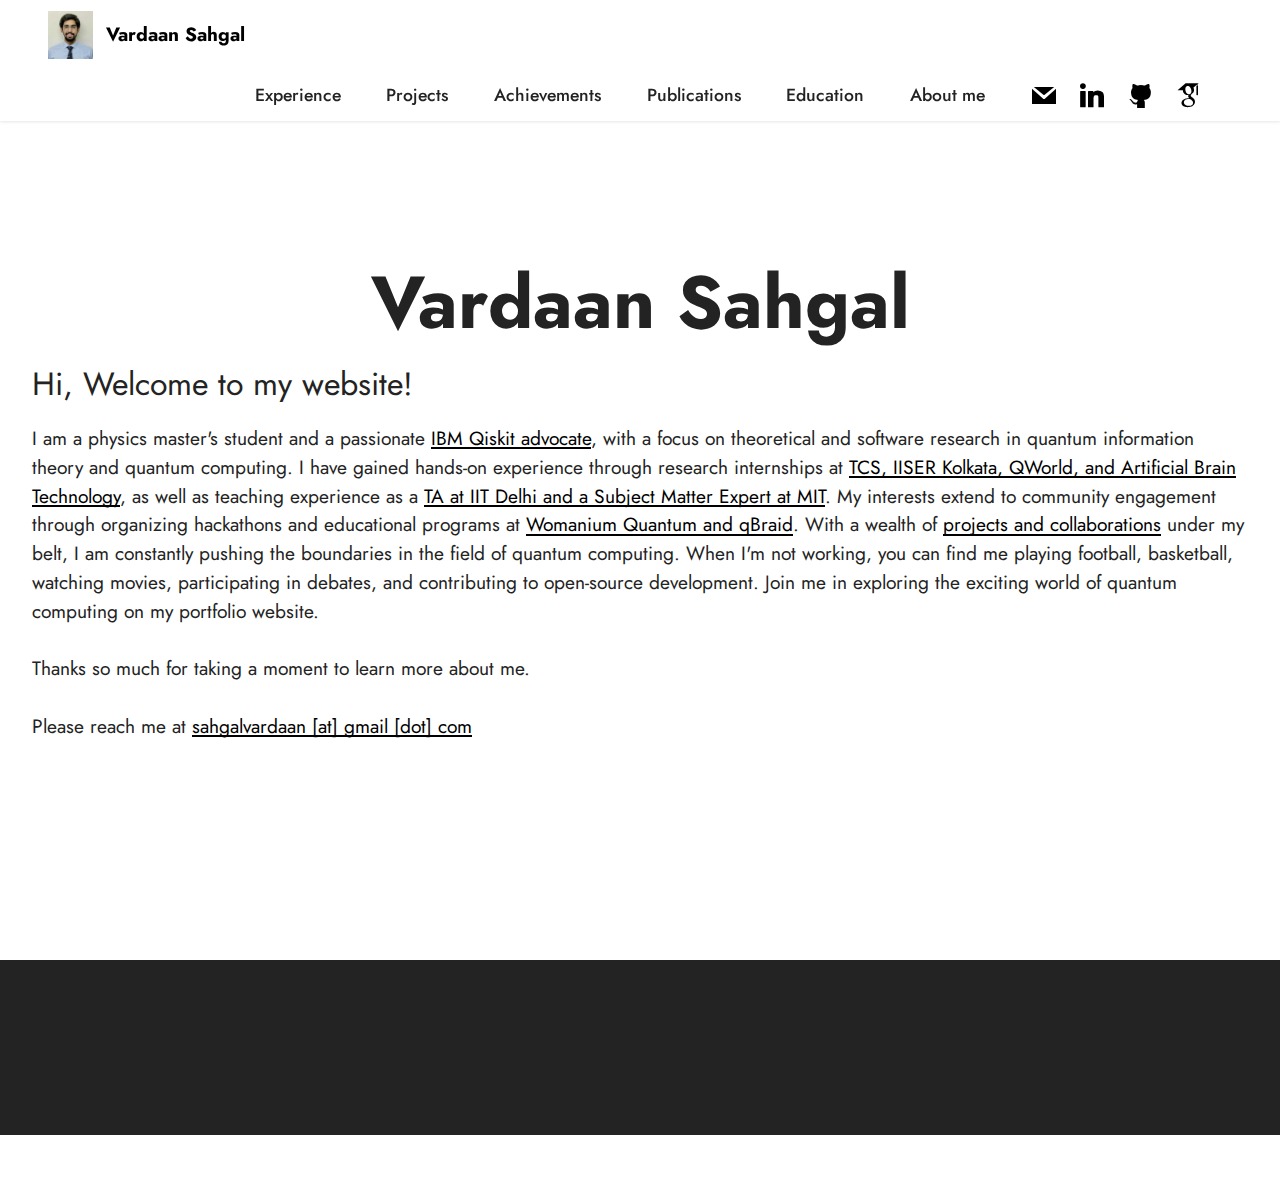
==== index.html @ 47129326 "Update index.html" ====
<!DOCTYPE html>
<html  >
<head>
<!-- Global site tag (gtag.js) - Google Analytics -->
<script async src="https://www.googletagmanager.com/gtag/js?id=G-34H044C26H"></script>
<script>
  window.dataLayer = window.dataLayer || [];
  function gtag(){dataLayer.push(arguments);}
  gtag('js', new Date());

  gtag('config', 'G-34H044C26H');
</script>
  
  <meta charset="UTF-8">
  <meta http-equiv="X-UA-Compatible" content="IE=edge">
  <meta name="generator" content="Vardaan Sahgal">
  <meta name="twitter:card" content="summary_large_image"/>
  <meta name="twitter:image:src" content="">
  <meta property="og:image" content="">
  <meta name="twitter:title" content="Home - Vardaan Sahgal">
  <meta name="viewport" content="width=device-width, initial-scale=1, minimum-scale=1">
  <link rel="shortcut icon" href="assets/images/var-pix-pro-128x137-1.png" type="image/x-icon">
  <meta name="description" content="Vardaan Sahgal
~ playing around with qubits while having coffee">
  
  
  <title>Home - Vardaan Sahgal</title>
  <link rel="stylesheet" href="assets/bootstrap/css/bootstrap.min.css">
  <link rel="stylesheet" href="assets/bootstrap/css/bootstrap-grid.min.css">
  <link rel="stylesheet" href="assets/bootstrap/css/bootstrap-reboot.min.css">
  <link rel="stylesheet" href="assets/animatecss/animate.css">
  <link rel="stylesheet" href="assets/dropdown/css/style.css">
  <link rel="stylesheet" href="assets/socicon/css/styles.css">
  <link rel="stylesheet" href="assets/theme/css/style.css">
  <link rel="preload" href="https://fonts.googleapis.com/css?family=Jost:100,200,300,400,500,600,700,800,900,100i,200i,300i,400i,500i,600i,700i,800i,900i&display=swap" as="style" onload="this.onload=null;this.rel='stylesheet'">
  <noscript><link rel="stylesheet" href="https://fonts.googleapis.com/css?family=Jost:100,200,300,400,500,600,700,800,900,100i,200i,300i,400i,500i,600i,700i,800i,900i&display=swap"></noscript>
  <link rel="preload" as="style" href="assets/mobirise/css/mbr-additional.css"><link rel="stylesheet" href="assets/mobirise/css/mbr-additional.css" type="text/css">
  
  
  
  
</head>
<body>
  
  <section data-bs-version="5.1" class="menu menu3 cid-sXiDDQ2paW" once="menu" id="menu3-0">
    
    <nav class="navbar navbar-dropdown navbar-fixed-top navbar-expand-lg">
        <div class="container-fluid">
            <div class="navbar-brand">
                <span class="navbar-logo">
                    <a href="https://sahgalvardaan.github.io/">
                        <img src="assets/images/var-pix-pro-96x103.jpg" alt="Vardaan" style="height: 3rem;">
                    </a>
                </span>
                <span class="navbar-caption-wrap"><a class="navbar-caption text-primary display-7" href="index.html">Vardaan Sahgal</a></span>
            </div>
            <button class="navbar-toggler" type="button" data-toggle="collapse" data-bs-toggle="collapse" data-target="#navbarSupportedContent" data-bs-target="#navbarSupportedContent" aria-controls="navbarNavAltMarkup" aria-expanded="false" aria-label="Toggle navigation">
                <div class="hamburger">
                    <span></span>
                    <span></span>
                    <span></span>
                    <span></span>
                </div>
            </button>
            <div class="collapse navbar-collapse" id="navbarSupportedContent">
                <ul class="navbar-nav nav-dropdown" data-app-modern-menu="true"><li class="nav-item"><a class="nav-link link text-black text-primary display-4" href="experience_vardaan-sahgal.html">Experience</a></li><li class="nav-item"><a class="nav-link link text-black text-primary display-4" href="projects_vardaan-sahgal.html">Projects</a></li><li class="nav-item"><a class="nav-link link text-black text-primary display-4" href="achievements_vardaan-sahgal.html">Achievements</a></li><li class="nav-item"><a class="nav-link link text-black text-primary display-4" href="publications_vardaan-sahgal.html">Publications</a>
                    </li><li class="nav-item"><a class="nav-link link text-black text-primary display-4" href="education_vardaan-sahgal.html">Education</a></li><li class="nav-item"><a class="nav-link link text-black text-primary display-4" href="index.html">
                            About me</a></li></ul>
                <div class="icons-menu">
                    <a class="iconfont-wrapper" href="mailto:sahgalvardaan@gmail.com">
                        <span class="p-2 mbr-iconfont socicon-mail socicon"></span>
                    </a>
                    <a class="iconfont-wrapper" href="https://linkedin.com/in/vardaansahgal" target="_blank">
                        <span class="p-2 mbr-iconfont socicon-linkedin socicon"></span>
                    </a>
                    <a class="iconfont-wrapper" href="https://github.com/Varary73" target="_blank">
                        <span class="p-2 mbr-iconfont socicon-github socicon"></span>
                    </a>
                    <a class="iconfont-wrapper" href="https://scholar.google.com/citations?user=hgm18O0AAAAJ&hl=en&oi=ao" target="_blank">
                        <span class="p-2 mbr-iconfont socicon-googlescholar socicon"></span>
                    </a>
                </div>
<!--                 <div class="navbar-buttons mbr-section-btn"><a class="btn btn-primary display-4" href="https://drive.google.com/file/d/1Yqm7i8s_O_Q6EkdOfMbMAXeSpDQ-w8fc/view?usp=sharing" target="_blank">Download CV</a></div> -->
            </div>
        </div>
    </nav>
</section>

<section data-bs-version="5.1" class="header7 cid-t6dbQ5OYQv mbr-fullscreen" id="header7-8">

    

    
    

    <div class="text-right container-fluid">
        <div class="row">
            <div class="col-12 col-lg-12">
                <center><h1 class="mbr-section-title mbr-fonts-style mb-3 display-1"><strong>Vardaan Sahgal</strong></h1></center>
                <h2 class="mbr-section-subtitle mbr-fonts-style mb-3 display-5">Hi, Welcome to my website!<br></h2>
                <p class="mbr-text mbr-fonts-style display-7">I am a physics master's student and a passionate <a href="https://www.credly.com/badges/6019c258-8a96-4806-8ba0-e0aa4300d774/public_url" class="text-primary" target="_blank">IBM Qiskit advocate</a>, with a focus on theoretical and software research in quantum information theory and quantum computing. 
                  I have gained hands-on experience through research internships at <a href="experience_vardaan-sahgal.html" class="text-primary">TCS, IISER Kolkata, QWorld, and Artificial Brain Technology</a>, as well as teaching experience as a <a href="experience_vardaan-sahgal.html" class="text-primary">TA at IIT Delhi and a Subject Matter Expert at MIT</a>. 
                  My interests extend to community engagement through organizing hackathons and educational programs at <a href="experience_vardaan-sahgal.html" class="text-primary">Womanium Quantum and qBraid</a>. 
                  With a wealth of <a href="projects_vardaan-sahgal.html" class="text-primary">projects and collaborations</a> under my belt, I am constantly pushing the boundaries in the field of quantum computing. 
                  When I'm not working, you can find me playing football, basketball, watching movies, participating in debates, and contributing to open-source development. 
                  Join me in exploring the exciting world of quantum computing on my portfolio website.
                  <br>
                  <br>Thanks so much for taking a moment to learn more about me.&nbsp;<br>
                  <br>Please reach me at <a href="mailto:sahgalvardaan@gmail.com" class="text-primary">sahgalvardaan [at] gmail [dot] com</a><br>
                </p>
<!--                 <div class="mbr-section-btn mt-3"><a class="btn btn-primary display-4" href="https://drive.google.com/file/d/1Yqm7i8s_O_Q6EkdOfMbMAXeSpDQ-w8fc/view?usp=sharing" target="_blank">Download CV</a></div> -->
            </div>
        </div>
    </div>
</section>

<section data-bs-version="5.1" class="footer3 cid-t8mchquM8E" once="footers" id="footer3-x">

    

    

    <div class="container">
        <div class="media-container-row align-center mbr-white">
            <div class="row row-links">
                <ul class="foot-menu">
                    
                    
                    
                    
                    
                <li class="foot-menu-item mbr-fonts-style display-7"><a href="index.html#header7-8" class="text-white">About me</a></li><li class="foot-menu-item mbr-fonts-style display-7"><a href="education_vardaan-sahgal.html" class="text-white">Education</a></li><li class="foot-menu-item mbr-fonts-style display-7"><a href="experience_vardaan-sahgal.html" class="text-white">Experience</a></li><li class="foot-menu-item mbr-fonts-style display-7"><a href="achievements_vardaan-sahgal.html" class="text-white">Achievements</a></li><li class="foot-menu-item mbr-fonts-style display-7"><a href="projects_vardaan-sahgal.html" class="text-white">Projects</a></li><li class="foot-menu-item mbr-fonts-style display-7"><a href="publications_vardaan-sahgal.html" class="text-white">Publications</a></li></ul>
            </div>
            <div class="row social-row">
                <div class="social-list align-right pb-2">
                    
                    
                    
                    
                    
                    
                <div class="soc-item">
                        <a href="mailto:sahgalvardaan@gmail.com">
                            <span class="mbr-iconfont mbr-iconfont-social socicon-mail socicon"></span>
                        </a>
                    </div><div class="soc-item">
                        <a href="https://linkedin.com/in/vardaansahgal" target="_blank">
                            <span class="mbr-iconfont mbr-iconfont-social socicon-linkedin socicon"></span>
                        </a>
                    </div><div class="soc-item">
                        <a href="https://github.com/Varary73" target="_blank">
                            <span class="mbr-iconfont mbr-iconfont-social socicon-github socicon"></span>
                        </a>
                    </div><div class="soc-item">
                        <a href="https://scholar.google.com/citations?user=hgm18O0AAAAJ&hl=en&oi=ao" target="_blank">
                            <span class="mbr-iconfont mbr-iconfont-social socicon-googlescholar socicon"></span>
                        </a>
                    </div></div>
            </div>
            <div class="row row-copirayt">
                <p class="mbr-text mb-0 mbr-fonts-style mbr-white align-center display-7">
                    - - Vardaan Sahgal - -</p>
            </div>
        </div>
    </div>
</section><section class="display-7" style="padding: 0;align-items: center;justify-content: center;flex-wrap: wrap;    align-content: center;display: flex;position: relative;height: 4rem;"><a href="https://mobiri.se/694085" style="flex: 1 1;height: 4rem;position: absolute;width: 100%;z-index: 1;"><img alt="" style="height: 4rem;" src="[data-uri]"></a><p style="margin: 0;text-align: center;" class="display-7"> &#8204;</p><a style="z-index:1" href="https://mobirise.com"> </a></section><script src="assets/bootstrap/js/bootstrap.bundle.min.js"></script>  <script src="assets/smoothscroll/smooth-scroll.js"></script>  <script src="assets/ytplayer/index.js"></script>  <script src="assets/dropdown/js/navbar-dropdown.js"></script>  <script src="assets/theme/js/script.js"></script>  
  
  
 <div id="scrollToTop" class="scrollToTop mbr-arrow-up"><a style="text-align: center;"><i class="mbr-arrow-up-icon mbr-arrow-up-icon-cm cm-icon cm-icon-smallarrow-up"></i></a></div>
    <input name="animation" type="hidden">
  </body>
</html>
---- assets/dropdown/css/style.css ----
.navbar-dropdown {
  left: 0;
  padding: 0;
  position: absolute;
  right: 0;
  top: 0;
  transition: all 0.45s ease;
  z-index: 1030;
  background: #282828; }
  .navbar-dropdown .navbar-logo {
    margin-right: 0.8rem;
    transition: margin 0.3s ease-in-out;
    vertical-align: middle; }
    .navbar-dropdown .navbar-logo img {
      height: 3.125rem;
      transition: all 0.3s ease-in-out; }
    .navbar-dropdown .navbar-logo.mbr-iconfont {
      font-size: 3.125rem;
      line-height: 3.125rem; }
  .navbar-dropdown .navbar-caption {
    font-weight: 700;
    white-space: normal;
    vertical-align: -4px;
    line-height: 3.125rem !important; }
    .navbar-dropdown .navbar-caption, .navbar-dropdown .navbar-caption:hover {
      color: inherit;
      text-decoration: none; }
  .navbar-dropdown .mbr-iconfont + .navbar-caption {
    vertical-align: -1px; }
  .navbar-dropdown.navbar-fixed-top {
    position: fixed; }
  .navbar-dropdown .navbar-brand span {
    vertical-align: -4px; }
  .navbar-dropdown.bg-color.transparent {
    background: none; }
  .navbar-dropdown.navbar-short .navbar-brand {
    padding: 0.625rem 0; }
    .navbar-dropdown.navbar-short .navbar-brand span {
      vertical-align: -1px; }
  .navbar-dropdown.navbar-short .navbar-caption {
    line-height: 2.375rem !important;
    vertical-align: -2px; }
  .navbar-dropdown.navbar-short .navbar-logo {
    margin-right: 0.5rem; }
    .navbar-dropdown.navbar-short .navbar-logo img {
      height: 2.375rem; }
    .navbar-dropdown.navbar-short .navbar-logo.mbr-iconfont {
      font-size: 2.375rem;
      line-height: 2.375rem; }
  .navbar-dropdown.navbar-short .mbr-table-cell {
    height: 3.625rem; }
  .navbar-dropdown .navbar-close {
    left: 0.6875rem;
    position: fixed;
    top: 0.75rem;
    z-index: 1000; }
  .navbar-dropdown .hamburger-icon {
    content: "";
    display: inline-block;
    vertical-align: middle;
    width: 16px;
    -webkit-box-shadow: 0 -6px 0 1px #282828,0 0 0 1px #282828,0 6px 0 1px #282828;
    -moz-box-shadow: 0 -6px 0 1px #282828,0 0 0 1px #282828,0 6px 0 1px #282828;
    box-shadow: 0 -6px 0 1px #282828,0 0 0 1px #282828,0 6px 0 1px #282828; }

.dropdown-menu .dropdown-toggle[data-toggle="dropdown-submenu"]::after {
  border-bottom: 0.35em solid transparent;
  border-left: 0.35em solid;
  border-right: 0;
  border-top: 0.35em solid transparent;
  margin-left: 0.3rem; }

.dropdown-menu .dropdown-item:focus {
  outline: 0; }

.nav-dropdown {
  font-size: 0.75rem;
  font-weight: 500;
  height: auto !important; }
  .nav-dropdown .nav-btn {
    padding-left: 1rem; }
  .nav-dropdown .link {
    margin: .667em 1.667em;
    font-weight: 500;
    padding: 0;
    transition: color .2s ease-in-out; }
    .nav-dropdown .link.dropdown-toggle {
      margin-right: 2.583em; }
      .nav-dropdown .link.dropdown-toggle::after {
        margin-left: .25rem;
        border-top: 0.35em solid;
        border-right: 0.35em solid transparent;
        border-left: 0.35em solid transparent;
        border-bottom: 0; }
      .nav-dropdown .link.dropdown-toggle[aria-expanded="true"] {
        margin: 0;
        padding: 0.667em 3.263em  0.667em 1.667em; }
  .nav-dropdown .link::after,
  .nav-dropdown .dropdown-item::after {
    color: inherit; }
  .nav-dropdown .btn {
    font-size: 0.75rem;
    font-weight: 700;
    letter-spacing: 0;
    margin-bottom: 0;
    padding-left: 1.25rem;
    padding-right: 1.25rem; }
  .nav-dropdown .dropdown-menu {
    border-radius: 0;
    border: 0;
    left: 0;
    margin: 0;
    padding-bottom: 1.25rem;
    padding-top: 1.25rem;
    position: relative; }
  .nav-dropdown .dropdown-submenu {
    margin-left: 0.125rem;
    top: 0; }
  .nav-dropdown .dropdown-item {
    font-weight: 500;
    line-height: 2;
    padding: 0.3846em 4.615em 0.3846em 1.5385em;
    position: relative;
    transition: color .2s ease-in-out, background-color .2s ease-in-out; }
    .nav-dropdown .dropdown-item::after {
      margin-top: -0.3077em;
      position: absolute;
      right: 1.1538em;
      top: 50%; }
    .nav-dropdown .dropdown-item:focus, .nav-dropdown .dropdown-item:hover {
      background: none; }

@media (max-width: 767px) {
  .nav-dropdown.navbar-toggleable-sm {
    bottom: 0;
    display: none;
    left: 0;
    overflow-x: hidden;
    position: fixed;
    top: 0;
    transform: translateX(-100%);
    -ms-transform: translateX(-100%);
    -webkit-transform: translateX(-100%);
    width: 18.75rem;
    z-index: 999; } }
.nav-dropdown.navbar-toggleable-xl {
  bottom: 0;
  display: none;
  left: 0;
  overflow-x: hidden;
  position: fixed;
  top: 0;
  transform: translateX(-100%);
  -ms-transform: translateX(-100%);
  -webkit-transform: translateX(-100%);
  width: 18.75rem;
  z-index: 999; }

.nav-dropdown-sm {
  display: block !important;
  overflow-x: hidden;
  overflow: auto;
  padding-top: 3.875rem; }
  .nav-dropdown-sm::after {
    content: "";
    display: block;
    height: 3rem;
    width: 100%; }
  .nav-dropdown-sm.collapse.in ~ .navbar-close {
    display: block !important; }
  .nav-dropdown-sm.collapsing, .nav-dropdown-sm.collapse.in {
    transform: translateX(0);
    -ms-transform: translateX(0);
    -webkit-transform: translateX(0);
    transition: all 0.25s ease-out;
    -webkit-transition: all 0.25s ease-out;
    background: #282828; }
  .nav-dropdown-sm.collapsing[aria-expanded="false"] {
    transform: translateX(-100%);
    -ms-transform: translateX(-100%);
    -webkit-transform: translateX(-100%); }
  .nav-dropdown-sm .nav-item {
    display: block;
    margin-left: 0 !important;
    padding-left: 0; }
  .nav-dropdown-sm .link,
  .nav-dropdown-sm .dropdown-item {
    border-top: 1px dotted rgba(255, 255, 255, 0.1);
    font-size: 0.8125rem;
    line-height: 1.6;
    margin: 0 !important;
    padding: 0.875rem 2.4rem 0.875rem 1.5625rem !important;
    position: relative;
    white-space: normal; }
    .nav-dropdown-sm .link:focus, .nav-dropdown-sm .link:hover,
    .nav-dropdown-sm .dropdown-item:focus,
    .nav-dropdown-sm .dropdown-item:hover {
      background: rgba(0, 0, 0, 0.2) !important;
      color: #c0a375; }
  .nav-dropdown-sm .nav-btn {
    position: relative;
    padding: 1.5625rem 1.5625rem 0 1.5625rem; }
    .nav-dropdown-sm .nav-btn::before {
      border-top: 1px dotted rgba(255, 255, 255, 0.1);
      content: "";
      left: 0;
      position: absolute;
      top: 0;
      width: 100%; }
    .nav-dropdown-sm .nav-btn + .nav-btn {
      padding-top: 0.625rem; }
      .nav-dropdown-sm .nav-btn + .nav-btn::before {
        display: none; }
  .nav-dropdown-sm .btn {
    padding: 0.625rem 0; }
  .nav-dropdown-sm .dropdown-toggle[data-toggle="dropdown-submenu"]::after {
    margin-left: .25rem;
    border-top: 0.35em solid;
    border-right: 0.35em solid transparent;
    border-left: 0.35em solid transparent;
    border-bottom: 0; }
  .nav-dropdown-sm .dropdown-toggle[data-toggle="dropdown-submenu"][aria-expanded="true"]::after {
    border-top: 0;
    border-right: 0.35em solid transparent;
    border-left: 0.35em solid transparent;
    border-bottom: 0.35em solid; }
  .nav-dropdown-sm .dropdown-menu {
    margin: 0;
    padding: 0;
    position: relative;
    top: 0;
    left: 0;
    width: 100%;
    border: 0;
    float: none;
    border-radius: 0;
    background: none; }
  .nav-dropdown-sm .dropdown-submenu {
    left: 100%;
    margin-left: 0.125rem;
    margin-top: -1.25rem;
    top: 0; }

.navbar-toggleable-sm .nav-dropdown .dropdown-menu {
  position: absolute; }

.navbar-toggleable-sm .nav-dropdown .dropdown-submenu {
  left: 100%;
  margin-left: 0.125rem;
  margin-top: -1.25rem;
  top: 0; }

.navbar-toggleable-sm.opened .nav-dropdown .dropdown-menu {
  position: relative; }

.navbar-toggleable-sm.opened .nav-dropdown .dropdown-submenu {
  left: 0;
  margin-left: 00rem;
  margin-top: 0rem;
  top: 0; }

.is-builder .nav-dropdown.collapsing {
  transition: none !important; }
---- assets/socicon/css/styles.css ----
@charset "UTF-8";

@font-face {
  font-family: 'Socicon';
  src:  url('../fonts/socicon.eot');
  src:  url('../fonts/socicon.eot?#iefix') format('embedded-opentype'),
    url('../fonts/socicon.woff2') format('woff2'),
    url('../fonts/socicon.ttf') format('truetype'),
    url('../fonts/socicon.woff') format('woff'),
    url('../fonts/socicon.svg#socicon') format('svg');
  font-weight: normal;
  font-style: normal;
  font-display: swap;
}

[data-icon]:before {
  font-family: "socicon" !important;
  content: attr(data-icon);
  font-style: normal !important;
  font-weight: normal !important;
  font-variant: normal !important;
  text-transform: none !important;
  speak: none;
  line-height: 1;
  -webkit-font-smoothing: antialiased;
  -moz-osx-font-smoothing: grayscale;
}

[class^="socicon-"], [class*=" socicon-"] {
  /* use !important to prevent issues with browser extensions that change fonts */
  font-family: 'Socicon' !important;
  speak: none;
  font-style: normal;
  font-weight: normal;
  font-variant: normal;
  text-transform: none;
  line-height: 1;

  /* Better Font Rendering =========== */
  -webkit-font-smoothing: antialiased;
  -moz-osx-font-smoothing: grayscale;
}

.socicon-eitaa:before {
  content: "\e97c";
}
.socicon-soroush:before {
  content: "\e97d";
}
.socicon-bale:before {
  content: "\e97e";
}
.socicon-zazzle:before {
  content: "\e97b";
}
.socicon-society6:before {
  content: "\e97a";
}
.socicon-redbubble:before {
  content: "\e979";
}
.socicon-avvo:before {
  content: "\e978";
}
.socicon-stitcher:before {
  content: "\e977";
}
.socicon-googlehangouts:before {
  content: "\e974";
}
.socicon-dlive:before {
  content: "\e975";
}
.socicon-vsco:before {
  content: "\e976";
}
.socicon-flipboard:before {
  content: "\e973";
}
.socicon-ubuntu:before {
  content: "\e958";
}
.socicon-artstation:before {
  content: "\e959";
}
.socicon-invision:before {
  content: "\e95a";
}
.socicon-torial:before {
  content: "\e95b";
}
.socicon-collectorz:before {
  content: "\e95c";
}
.socicon-seenthis:before {
  content: "\e95d";
}
.socicon-googleplaymusic:before {
  content: "\e95e";
}
.socicon-debian:before {
  content: "\e95f";
}
.socicon-filmfreeway:before {
  content: "\e960";
}
.socicon-gnome:before {
  content: "\e961";
}
.socicon-itchio:before {
  content: "\e962";
}
.socicon-jamendo:before {
  content: "\e963";
}
.socicon-mix:before {
  content: "\e964";
}
.socicon-sharepoint:before {
  content: "\e965";
}
.socicon-tinder:before {
  content: "\e966";
}
.socicon-windguru:before {
  content: "\e967";
}
.socicon-cdbaby:before {
  content: "\e968";
}
.socicon-elementaryos:before {
  content: "\e969";
}
.socicon-stage32:before {
  content: "\e96a";
}
.socicon-tiktok:before {
  content: "\e96b";
}
.socicon-gitter:before {
  content: "\e96c";
}
.socicon-letterboxd:before {
  content: "\e96d";
}
.socicon-threema:before {
  content: "\e96e";
}
.socicon-splice:before {
  content: "\e96f";
}
.socicon-metapop:before {
  content: "\e970";
}
.socicon-naver:before {
  content: "\e971";
}
.socicon-remote:before {
  content: "\e972";
}
.socicon-internet:before {
  content: "\e957";
}
.socicon-moddb:before {
  content: "\e94b";
}
.socicon-indiedb:before {
  content: "\e94c";
}
.socicon-traxsource:before {
  content: "\e94d";
}
.socicon-gamefor:before {
  content: "\e94e";
}
.socicon-pixiv:before {
  content: "\e94f";
}
.socicon-myanimelist:before {
  content: "\e950";
}
.socicon-blackberry:before {
  content: "\e951";
}
.socicon-wickr:before {
  content: "\e952";
}
.socicon-spip:before {
  content: "\e953";
}
.socicon-napster:before {
  content: "\e954";
}
.socicon-beatport:before {
  content: "\e955";
}
.socicon-hackerone:before {
  content: "\e956";
}
.socicon-hackernews:before {
  content: "\e946";
}
.socicon-smashwords:before {
  content: "\e947";
}
.socicon-kobo:before {
  content: "\e948";
}
.socicon-bookbub:before {
  content: "\e949";
}
.socicon-mailru:before {
  content: "\e94a";
}
.socicon-gitlab:before {
  content: "\e945";
}
.socicon-instructables:before {
  content: "\e944";
}
.socicon-portfolio:before {
  content: "\e943";
}
.socicon-codered:before {
  content: "\e940";
}
.socicon-origin:before {
  content: "\e941";
}
.socicon-nextdoor:before {
  content: "\e942";
}
.socicon-udemy:before {
  content: "\e93f";
}
.socicon-livemaster:before {
  content: "\e93e";
}
.socicon-crunchbase:before {
  content: "\e93b";
}
.socicon-homefy:before {
  content: "\e93c";
}
.socicon-calendly:before {
  content: "\e93d";
}
.socicon-realtor:before {
  content: "\e90f";
}
.socicon-tidal:before {
  content: "\e910";
}
.socicon-qobuz:before {
  content: "\e911";
}
.socicon-natgeo:before {
  content: "\e912";
}
.socicon-mastodon:before {
  content: "\e913";
}
.socicon-unsplash:before {
  content: "\e914";
}
.socicon-homeadvisor:before {
  content: "\e915";
}
.socicon-angieslist:before {
  content: "\e916";
}
.socicon-codepen:before {
  content: "\e917";
}
.socicon-slack:before {
  content: "\e918";
}
.socicon-openaigym:before {
  content: "\e919";
}
.socicon-logmein:before {
  content: "\e91a";
}
.socicon-fiverr:before {
  content: "\e91b";
}
.socicon-gotomeeting:before {
  content: "\e91c";
}
.socicon-aliexpress:before {
  content: "\e91d";
}
.socicon-guru:before {
  content: "\e91e";
}
.socicon-appstore:before {
  content: "\e91f";
}
.socicon-homes:before {
  content: "\e920";
}
.socicon-zoom:before {
  content: "\e921";
}
.socicon-alibaba:before {
  content: "\e922";
}
.socicon-craigslist:before {
  content: "\e923";
}
.socicon-wix:before {
  content: "\e924";
}
.socicon-redfin:before {
  content: "\e925";
}
.socicon-googlecalendar:before {
  content: "\e926";
}
.socicon-shopify:before {
  content: "\e927";
}
.socicon-freelancer:before {
  content: "\e928";
}
.socicon-seedrs:before {
  content: "\e929";
}
.socicon-bing:before {
  content: "\e92a";
}
.socicon-doodle:before {
  content: "\e92b";
}
.socicon-bonanza:before {
  content: "\e92c";
}
.socicon-squarespace:before {
  content: "\e92d";
}
.socicon-toptal:before {
  content: "\e92e";
}
.socicon-gust:before {
  content: "\e92f";
}
.socicon-ask:before {
  content: "\e930";
}
.socicon-trulia:before {
  content: "\e931";
}
.socicon-loomly:before {
  content: "\e932";
}
.socicon-ghost:before {
  content: "\e933";
}
.socicon-upwork:before {
  content: "\e934";
}
.socicon-fundable:before {
  content: "\e935";
}
.socicon-booking:before {
  content: "\e936";
}
.socicon-googlemaps:before {
  content: "\e937";
}
.socicon-zillow:before {
  content: "\e938";
}
.socicon-niconico:before {
  content: "\e939";
}
.socicon-toneden:before {
  content: "\e93a";
}
.socicon-augment:before {
  content: "\e908";
}
.socicon-bitbucket:before {
  content: "\e909";
}
.socicon-fyuse:before {
  content: "\e90a";
}
.socicon-yt-gaming:before {
  content: "\e90b";
}
.socicon-sketchfab:before {
  content: "\e90c";
}
.socicon-mobcrush:before {
  content: "\e90d";
}
.socicon-microsoft:before {
  content: "\e90e";
}
.socicon-pandora:before {
  content: "\e907";
}
.socicon-messenger:before {
  content: "\e906";
}
.socicon-gamewisp:before {
  content: "\e905";
}
.socicon-bloglovin:before {
  content: "\e904";
}
.socicon-tunein:before {
  content: "\e903";
}
.socicon-gamejolt:before {
  content: "\e901";
}
.socicon-trello:before {
  content: "\e902";
}
.socicon-spreadshirt:before {
  content: "\e900";
}
.socicon-500px:before {
  content: "\e000";
}
.socicon-8tracks:before {
  content: "\e001";
}
.socicon-airbnb:before {
  content: "\e002";
}
.socicon-alliance:before {
  content: "\e003";
}
.socicon-amazon:before {
  content: "\e004";
}
.socicon-amplement:before {
  content: "\e005";
}
.socicon-android:before {
  content: "\e006";
}
.socicon-angellist:before {
  content: "\e007";
}
.socicon-apple:before {
  content: "\e008";
}
.socicon-appnet:before {
  content: "\e009";
}
.socicon-baidu:before {
  content: "\e00a";
}
.socicon-bandcamp:before {
  content: "\e00b";
}
.socicon-battlenet:before {
  content: "\e00c";
}
.socicon-mixer:before {
  content: "\e00d";
}
.socicon-bebee:before {
  content: "\e00e";
}
.socicon-bebo:before {
  content: "\e00f";
}
.socicon-behance:before {
  content: "\e010";
}
.socicon-blizzard:before {
  content: "\e011";
}
.socicon-blogger:before {
  content: "\e012";
}
.socicon-buffer:before {
  content: "\e013";
}
.socicon-chrome:before {
  content: "\e014";
}
.socicon-coderwall:before {
  content: "\e015";
}
.socicon-curse:before {
  content: "\e016";
}
.socicon-dailymotion:before {
  content: "\e017";
}
.socicon-deezer:before {
  content: "\e018";
}
.socicon-delicious:before {
  content: "\e019";
}
.socicon-deviantart:before {
  content: "\e01a";
}
.socicon-diablo:before {
  content: "\e01b";
}
.socicon-digg:before {
  content: "\e01c";
}
.socicon-discord:before {
  content: "\e01d";
}
.socicon-disqus:before {
  content: "\e01e";
}
.socicon-douban:before {
  content: "\e01f";
}
.socicon-draugiem:before {
  content: "\e020";
}
.socicon-dribbble:before {
  content: "\e021";
}
.socicon-drupal:before {
  content: "\e022";
}
.socicon-ebay:before {
  content: "\e023";
}
.socicon-ello:before {
  content: "\e024";
}
.socicon-endomodo:before {
  content: "\e025";
}
.socicon-envato:before {
  content: "\e026";
}
.socicon-etsy:before {
  content: "\e027";
}
.socicon-facebook:before {
  content: "\e028";
}
.socicon-feedburner:before {
  content: "\e029";
}
.socicon-filmweb:before {
  content: "\e02a";
}
.socicon-firefox:before {
  content: "\e02b";
}
.socicon-flattr:before {
  content: "\e02c";
}
.socicon-flickr:before {
  content: "\e02d";
}
.socicon-formulr:before {
  content: "\e02e";
}
.socicon-forrst:before {
  content: "\e02f";
}
.socicon-foursquare:before {
  content: "\e030";
}
.socicon-friendfeed:before {
  content: "\e031";
}
.socicon-github:before {
  content: "\e032";
}
.socicon-goodreads:before {
  content: "\e033";
}
.socicon-google:before {
  content: "\e034";
}
.socicon-googlescholar:before {
  content: "\e035";
}
.socicon-googlegroups:before {
  content: "\e036";
}
.socicon-googlephotos:before {
  content: "\e037";
}
.socicon-googleplus:before {
  content: "\e038";
}
.socicon-grooveshark:before {
  content: "\e039";
}
.socicon-hackerrank:before {
  content: "\e03a";
}
.socicon-hearthstone:before {
  content: "\e03b";
}
.socicon-hellocoton:before {
  content: "\e03c";
}
.socicon-heroes:before {
  content: "\e03d";
}
.socicon-smashcast:before {
  content: "\e03e";
}
.socicon-horde:before {
  content: "\e03f";
}
.socicon-houzz:before {
  content: "\e040";
}
.socicon-icq:before {
  content: "\e041";
}
.socicon-identica:before {
  content: "\e042";
}
.socicon-imdb:before {
  content: "\e043";
}
.socicon-instagram:before {
  content: "\e044";
}
.socicon-issuu:before {
  content: "\e045";
}
.socicon-istock:before {
  content: "\e046";
}
.socicon-itunes:before {
  content: "\e047";
}
.socicon-keybase:before {
  content: "\e048";
}
.socicon-lanyrd:before {
  content: "\e049";
}
.socicon-lastfm:before {
  content: "\e04a";
}
.socicon-line:before {
  content: "\e04b";
}
.socicon-linkedin:before {
  content: "\e04c";
}
.socicon-livejournal:before {
  content: "\e04d";
}
.socicon-lyft:before {
  content: "\e04e";
}
.socicon-macos:before {
  content: "\e04f";
}
.socicon-mail:before {
  content: "\e050";
}
.socicon-medium:before {
  content: "\e051";
}
.socicon-meetup:before {
  content: "\e052";
}
.socicon-mixcloud:before {
  content: "\e053";
}
.socicon-modelmayhem:before {
  content: "\e054";
}
.socicon-mumble:before {
  content: "\e055";
}
.socicon-myspace:before {
  content: "\e056";
}
.socicon-newsvine:before {
  content: "\e057";
}
.socicon-nintendo:before {
  content: "\e058";
}
.socicon-npm:before {
  content: "\e059";
}
.socicon-odnoklassniki:before {
  content: "\e05a";
}
.socicon-openid:before {
  content: "\e05b";
}
.socicon-opera:before {
  content: "\e05c";
}
.socicon-outlook:before {
  content: "\e05d";
}
.socicon-overwatch:before {
  content: "\e05e";
}
.socicon-patreon:before {
  content: "\e05f";
}
.socicon-paypal:before {
  content: "\e060";
}
.socicon-periscope:before {
  content: "\e061";
}
.socicon-persona:before {
  content: "\e062";
}
.socicon-pinterest:before {
  content: "\e063";
}
.socicon-play:before {
  content: "\e064";
}
.socicon-player:before {
  content: "\e065";
}
.socicon-playstation:before {
  content: "\e066";
}
.socicon-pocket:before {
  content: "\e067";
}
.socicon-qq:before {
  content: "\e068";
}
.socicon-quora:before {
  content: "\e069";
}
.socicon-raidcall:before {
  content: "\e06a";
}
.socicon-ravelry:before {
  content: "\e06b";
}
.socicon-reddit:before {
  content: "\e06c";
}
.socicon-renren:before {
  content: "\e06d";
}
.socicon-researchgate:before {
  content: "\e06e";
}
.socicon-residentadvisor:before {
  content: "\e06f";
}
.socicon-reverbnation:before {
  content: "\e070";
}
.socicon-rss:before {
  content: "\e071";
}
.socicon-sharethis:before {
  content: "\e072";
}
.socicon-skype:before {
  content: "\e073";
}
.socicon-slideshare:before {
  content: "\e074";
}
.socicon-smugmug:before {
  content: "\e075";
}
.socicon-snapchat:before {
  content: "\e076";
}
.socicon-songkick:before {
  content: "\e077";
}
.socicon-soundcloud:before {
  content: "\e078";
}
.socicon-spotify:before {
  content: "\e079";
}
.socicon-stackexchange:before {
  content: "\e07a";
}
.socicon-stackoverflow:before {
  content: "\e07b";
}
.socicon-starcraft:before {
  content: "\e07c";
}
.socicon-stayfriends:before {
  content: "\e07d";
}
.socicon-steam:before {
  content: "\e07e";
}
.socicon-storehouse:before {
  content: "\e07f";
}
.socicon-strava:before {
  content: "\e080";
}
.socicon-streamjar:before {
  content: "\e081";
}
.socicon-stumbleupon:before {
  content: "\e082";
}
.socicon-swarm:before {
  content: "\e083";
}
.socicon-teamspeak:before {
  content: "\e084";
}
.socicon-teamviewer:before {
  content: "\e085";
}
.socicon-technorati:before {
  content: "\e086";
}
.socicon-telegram:before {
  content: "\e087";
}
.socicon-tripadvisor:before {
  content: "\e088";
}
.socicon-tripit:before {
  content: "\e089";
}
.socicon-triplej:before {
  content: "\e08a";
}
.socicon-tumblr:before {
  content: "\e08b";
}
.socicon-twitch:before {
  content: "\e08c";
}
.socicon-twitter:before {
  content: "\e08d";
}
.socicon-uber:before {
  content: "\e08e";
}
.socicon-ventrilo:before {
  content: "\e08f";
}
.socicon-viadeo:before {
  content: "\e090";
}
.socicon-viber:before {
  content: "\e091";
}
.socicon-viewbug:before {
  content: "\e092";
}
.socicon-vimeo:before {
  content: "\e093";
}
.socicon-vine:before {
  content: "\e094";
}
.socicon-vkontakte:before {
  content: "\e095";
}
.socicon-warcraft:before {
  content: "\e096";
}
.socicon-wechat:before {
  content: "\e097";
}
.socicon-weibo:before {
  content: "\e098";
}
.socicon-whatsapp:before {
  content: "\e099";
}
.socicon-wikipedia:before {
  content: "\e09a";
}
.socicon-windows:before {
  content: "\e09b";
}
.socicon-wordpress:before {
  content: "\e09c";
}
.socicon-wykop:before {
  content: "\e09d";
}
.socicon-xbox:before {
  content: "\e09e";
}
.socicon-xing:before {
  content: "\e09f";
}
.socicon-yahoo:before {
  content: "\e0a0";
}
.socicon-yammer:before {
  content: "\e0a1";
}
.socicon-yandex:before {
  content: "\e0a2";
}
.socicon-yelp:before {
  content: "\e0a3";
}
.socicon-younow:before {
  content: "\e0a4";
}
.socicon-youtube:before {
  content: "\e0a5";
}
.socicon-zapier:before {
  content: "\e0a6";
}
.socicon-zerply:before {
  content: "\e0a7";
}
.socicon-zomato:before {
  content: "\e0a8";
}
.socicon-zynga:before {
  content: "\e0a9";
}
---- assets/theme/css/style.css ----
@charset "UTF-8";
section {
  background-color: #ffffff;
}

body {
  font-style: normal;
  line-height: 1.5;
  font-weight: 400;
  color: #232323;
  position: relative;
}

button {
  background-color: transparent;
  border-color: transparent;
}

section,
.container,
.container-fluid {
  position: relative;
  word-wrap: break-word;
}

a.mbr-iconfont:hover {
  text-decoration: none;
}

.article .lead p,
.article .lead ul,
.article .lead ol,
.article .lead pre,
.article .lead blockquote {
  margin-bottom: 0;
}

a {
  font-style: normal;
  font-weight: 400;
  cursor: pointer;
}
a, a:hover {
  text-decoration: none;
}

.mbr-section-title {
  font-style: normal;
  line-height: 1.3;
}

.mbr-section-subtitle {
  line-height: 1.3;
}

.mbr-text {
  font-style: normal;
  line-height: 1.7;
}

h1,
h2,
h3,
h4,
h5,
h6,
.display-1,
.display-2,
.display-4,
.display-5,
.display-7,
span,
p,
a {
  line-height: 1;
  word-break: break-word;
  word-wrap: break-word;
  font-weight: 400;
}

b,
strong {
  font-weight: bold;
}

input:-webkit-autofill, input:-webkit-autofill:hover, input:-webkit-autofill:focus, input:-webkit-autofill:active {
  transition-delay: 9999s;
  -webkit-transition-property: background-color, color;
  transition-property: background-color, color;
}

textarea[type=hidden] {
  display: none;
}

section {
  background-position: 50% 50%;
  background-repeat: no-repeat;
  background-size: cover;
}
section .mbr-background-video,
section .mbr-background-video-preview {
  position: absolute;
  bottom: 0;
  left: 0;
  right: 0;
  top: 0;
}

.hidden {
  visibility: hidden;
}

.mbr-z-index20 {
  z-index: 20;
}

/*! Base colors */
.mbr-white {
  color: #ffffff;
}

.mbr-black {
  color: #111111;
}

.mbr-bg-white {
  background-color: #ffffff;
}

.mbr-bg-black {
  background-color: #000000;
}

/*! Text-aligns */
.align-left {
  text-align: left;
}

.align-center {
  text-align: center;
}

.align-right {
  text-align: right;
}

/*! Font-weight  */
.mbr-light {
  font-weight: 300;
}

.mbr-regular {
  font-weight: 400;
}

.mbr-semibold {
  font-weight: 500;
}

.mbr-bold {
  font-weight: 700;
}

/*! Media  */
.media-content {
  flex-basis: 100%;
}

.media-container-row {
  display: flex;
  flex-direction: row;
  flex-wrap: wrap;
  justify-content: center;
  align-content: center;
  align-items: start;
}
.media-container-row .media-size-item {
  width: 400px;
}

.media-container-column {
  display: flex;
  flex-direction: column;
  flex-wrap: wrap;
  justify-content: center;
  align-content: center;
  align-items: stretch;
}
.media-container-column > * {
  width: 100%;
}

@media (min-width: 992px) {
  .media-container-row {
    flex-wrap: nowrap;
  }
}
figure {
  margin-bottom: 0;
  overflow: hidden;
}

figure[mbr-media-size] {
  transition: width 0.1s;
}

img,
iframe {
  display: block;
  width: 100%;
}

.card {
  background-color: transparent;
  border: none;
}

.card-box {
  width: 100%;
}

.card-img {
  text-align: center;
  flex-shrink: 0;
  -webkit-flex-shrink: 0;
}

.media {
  max-width: 100%;
  margin: 0 auto;
}

.mbr-figure {
  align-self: center;
}

.media-container > div {
  max-width: 100%;
}

.mbr-figure img,
.card-img img {
  width: 100%;
}

@media (max-width: 991px) {
  .media-size-item {
    width: auto !important;
  }

  .media {
    width: auto;
  }

  .mbr-figure {
    width: 100% !important;
  }
}
/*! Buttons */
.mbr-section-btn {
  margin-left: -0.6rem;
  margin-right: -0.6rem;
  font-size: 0;
}

.btn {
  font-weight: 600;
  border-width: 1px;
  font-style: normal;
  margin: 0.6rem 0.6rem;
  white-space: normal;
  transition: all 0.2s ease-in-out;
  display: inline-flex;
  align-items: center;
  justify-content: center;
  word-break: break-word;
}

.btn-sm {
  font-weight: 600;
  letter-spacing: 0px;
  transition: all 0.3s ease-in-out;
}

.btn-md {
  font-weight: 600;
  letter-spacing: 0px;
  transition: all 0.3s ease-in-out;
}

.btn-lg {
  font-weight: 600;
  letter-spacing: 0px;
  transition: all 0.3s ease-in-out;
}

.btn-form {
  margin: 0;
}
.btn-form:hover {
  cursor: pointer;
}

nav .mbr-section-btn {
  margin-left: 0rem;
  margin-right: 0rem;
}

/*! Btn icon margin */
.btn .mbr-iconfont,
.btn.btn-sm .mbr-iconfont {
  order: 1;
  cursor: pointer;
  margin-left: 0.5rem;
  vertical-align: sub;
}

.btn.btn-md .mbr-iconfont,
.btn.btn-md .mbr-iconfont {
  margin-left: 0.8rem;
}

.mbr-regular {
  font-weight: 400;
}

.mbr-semibold {
  font-weight: 500;
}

.mbr-bold {
  font-weight: 700;
}

[type=submit] {
  -webkit-appearance: none;
}

/*! Full-screen */
.mbr-fullscreen .mbr-overlay {
  min-height: 100vh;
}

.mbr-fullscreen {
  display: flex;
  display: -moz-flex;
  display: -ms-flex;
  display: -o-flex;
  align-items: center;
  min-height: 100vh;
  padding-top: 3rem;
  padding-bottom: 3rem;
}

/*! Map */
.map {
  height: 25rem;
  position: relative;
}
.map iframe {
  width: 100%;
  height: 100%;
}

/*! Scroll to top arrow */
.mbr-arrow-up {
  bottom: 25px;
  right: 90px;
  position: fixed;
  text-align: right;
  z-index: 5000;
  color: #ffffff;
  font-size: 22px;
}

.mbr-arrow-up a {
  background: rgba(0, 0, 0, 0.2);
  border-radius: 50%;
  color: #fff;
  display: inline-block;
  height: 60px;
  width: 60px;
  border: 2px solid #fff;
  outline-style: none !important;
  position: relative;
  text-decoration: none;
  transition: all 0.3s ease-in-out;
  cursor: pointer;
  text-align: center;
}
.mbr-arrow-up a:hover {
  background-color: rgba(0, 0, 0, 0.4);
}
.mbr-arrow-up a i {
  line-height: 60px;
}

.mbr-arrow-up-icon {
  display: block;
  color: #fff;
}

.mbr-arrow-up-icon::before {
  content: "›";
  display: inline-block;
  font-family: serif;
  font-size: 22px;
  line-height: 1;
  font-style: normal;
  position: relative;
  top: 6px;
  left: -4px;
  transform: rotate(-90deg);
}

/*! Arrow Down */
.mbr-arrow {
  position: absolute;
  bottom: 45px;
  left: 50%;
  width: 60px;
  height: 60px;
  cursor: pointer;
  background-color: rgba(80, 80, 80, 0.5);
  border-radius: 50%;
  transform: translateX(-50%);
}
@media (max-width: 767px) {
  .mbr-arrow {
    display: none;
  }
}
.mbr-arrow > a {
  display: inline-block;
  text-decoration: none;
  outline-style: none;
  -webkit-animation: arrowdown 1.7s ease-in-out infinite;
          animation: arrowdown 1.7s ease-in-out infinite;
  color: #ffffff;
}
.mbr-arrow > a > i {
  position: absolute;
  top: -2px;
  left: 15px;
  font-size: 2rem;
}

#scrollToTop a i::before {
  content: "";
  position: absolute;
  display: block;
  border-bottom: 2.5px solid #fff;
  border-left: 2.5px solid #fff;
  width: 27.8%;
  height: 27.8%;
  left: 50%;
  top: 51%;
  transform: translateY(-30%) translateX(-50%) rotate(135deg);
}

@keyframes arrowdown {
  0% {
    transform: translateY(0px);
  }
  50% {
    transform: translateY(-5px);
  }
  100% {
    transform: translateY(0px);
  }
}
@-webkit-keyframes arrowdown {
  0% {
    transform: translateY(0px);
  }
  50% {
    transform: translateY(-5px);
  }
  100% {
    transform: translateY(0px);
  }
}
@media (max-width: 500px) {
  .mbr-arrow-up {
    left: 0;
    right: 0;
    text-align: center;
  }
}
/*Gradients animation*/
@keyframes gradient-animation {
  from {
    background-position: 0% 100%;
    -webkit-animation-timing-function: ease-in-out;
            animation-timing-function: ease-in-out;
  }
  to {
    background-position: 100% 0%;
    -webkit-animation-timing-function: ease-in-out;
            animation-timing-function: ease-in-out;
  }
}
@-webkit-keyframes gradient-animation {
  from {
    background-position: 0% 100%;
    -webkit-animation-timing-function: ease-in-out;
            animation-timing-function: ease-in-out;
  }
  to {
    background-position: 100% 0%;
    -webkit-animation-timing-function: ease-in-out;
            animation-timing-function: ease-in-out;
  }
}
.bg-gradient {
  background-size: 200% 200%;
  animation: gradient-animation 5s infinite alternate;
  -webkit-animation: gradient-animation 5s infinite alternate;
}

.menu .navbar-brand {
  display: -webkit-flex;
}
.menu .navbar-brand span {
  display: flex;
  display: -webkit-flex;
}
.menu .navbar-brand .navbar-caption-wrap {
  display: -webkit-flex;
}
.menu .navbar-brand .navbar-logo img {
  display: -webkit-flex;
  width: auto;
}
@media (min-width: 768px) and (max-width: 991px) {
  .menu .navbar-toggleable-sm .navbar-nav {
    display: -ms-flexbox;
  }
}
@media (max-width: 991px) {
  .menu .navbar-collapse {
    max-height: 93.5vh;
  }
  .menu .navbar-collapse.show {
    overflow: auto;
  }
}
@media (min-width: 992px) {
  .menu .navbar-nav.nav-dropdown {
    display: -webkit-flex;
  }
  .menu .navbar-toggleable-sm .navbar-collapse {
    display: -webkit-flex !important;
  }
  .menu .collapsed .navbar-collapse {
    max-height: 93.5vh;
  }
  .menu .collapsed .navbar-collapse.show {
    overflow: auto;
  }
}
@media (max-width: 767px) {
  .menu .navbar-collapse {
    max-height: 80vh;
  }
}

.nav-link .mbr-iconfont {
  margin-right: 0.5rem;
}

.navbar {
  display: -webkit-flex;
  -webkit-flex-wrap: wrap;
  -webkit-align-items: center;
  -webkit-justify-content: space-between;
}

.navbar-collapse {
  -webkit-flex-basis: 100%;
  -webkit-flex-grow: 1;
  -webkit-align-items: center;
}

.nav-dropdown .link {
  padding: 0.667em 1.667em !important;
  margin: 0 !important;
}

.nav {
  display: -webkit-flex;
  -webkit-flex-wrap: wrap;
}

.row {
  display: -webkit-flex;
  -webkit-flex-wrap: wrap;
}

.justify-content-center {
  -webkit-justify-content: center;
}

.form-inline {
  display: -webkit-flex;
}

.card-wrapper {
  -webkit-flex: 1;
}

.carousel-control {
  z-index: 10;
  display: -webkit-flex;
}

.carousel-controls {
  display: -webkit-flex;
}

.media {
  display: -webkit-flex;
}

.form-group:focus {
  outline: none;
}

.jq-selectbox__select {
  padding: 7px 0;
  position: relative;
}

.jq-selectbox__dropdown {
  overflow: hidden;
  border-radius: 10px;
  position: absolute;
  top: 100%;
  left: 0 !important;
  width: 100% !important;
}

.jq-selectbox__trigger-arrow {
  right: 0;
  transform: translateY(-50%);
}

.jq-selectbox li {
  padding: 1.07em 0.5em;
}

input[type=range] {
  padding-left: 0 !important;
  padding-right: 0 !important;
}

.modal-dialog,
.modal-content {
  height: 100%;
}

.modal-dialog .carousel-inner {
  height: calc(100vh - 1.75rem);
}
@media (max-width: 575px) {
  .modal-dialog .carousel-inner {
    height: calc(100vh - 1rem);
  }
}

.carousel-item {
  text-align: center;
}

.carousel-item img {
  margin: auto;
}

.navbar-toggler {
  align-self: flex-start;
  padding: 0.25rem 0.75rem;
  font-size: 1.25rem;
  line-height: 1;
  background: transparent;
  border: 1px solid transparent;
  border-radius: 0.25rem;
}

.navbar-toggler:focus,
.navbar-toggler:hover {
  text-decoration: none;
  box-shadow: none;
}

.navbar-toggler-icon {
  display: inline-block;
  width: 1.5em;
  height: 1.5em;
  vertical-align: middle;
  content: "";
  background: no-repeat center center;
  background-size: 100% 100%;
}

.navbar-toggler-left {
  position: absolute;
  left: 1rem;
}

.navbar-toggler-right {
  position: absolute;
  right: 1rem;
}

.card-img {
  width: auto;
}

.menu .navbar.collapsed:not(.beta-menu) {
  flex-direction: column;
}

.carousel-item.active,
.carousel-item-next,
.carousel-item-prev {
  display: flex;
}

.note-air-layout .dropup .dropdown-menu,
.note-air-layout .navbar-fixed-bottom .dropdown .dropdown-menu {
  bottom: initial !important;
}

html,
body {
  height: auto;
  min-height: 100vh;
}

.dropup .dropdown-toggle::after {
  display: none;
}

.form-asterisk {
  font-family: initial;
  position: absolute;
  top: -2px;
  font-weight: normal;
}

.form-control-label {
  position: relative;
  cursor: pointer;
  margin-bottom: 0.357em;
  padding: 0;
}

.alert {
  color: #ffffff;
  border-radius: 0;
  border: 0;
  font-size: 1.1rem;
  line-height: 1.5;
  margin-bottom: 1.875rem;
  padding: 1.25rem;
  position: relative;
  text-align: center;
}
.alert.alert-form::after {
  background-color: inherit;
  bottom: -7px;
  content: "";
  display: block;
  height: 14px;
  left: 50%;
  margin-left: -7px;
  position: absolute;
  transform: rotate(45deg);
  width: 14px;
}

.form-control {
  background-color: #ffffff;
  background-clip: border-box;
  color: #232323;
  line-height: 1rem !important;
  height: auto;
  padding: 0.6rem 1.2rem;
  transition: border-color 0.25s ease 0s;
  border: 1px solid transparent !important;
  border-radius: 4px;
  box-shadow: rgba(0, 0, 0, 0.07) 0px 1px 1px 0px, rgba(0, 0, 0, 0.07) 0px 1px 3px 0px, rgba(0, 0, 0, 0.03) 0px 0px 0px 1px;
}
.form-active .form-control:invalid {
  border-color: red;
}

form .row {
  margin-left: -0.6rem;
  margin-right: -0.6rem;
}
form .row [class*=col] {
  padding-left: 0.6rem;
  padding-right: 0.6rem;
}

form .mbr-section-btn {
  margin: 0;
  padding-left: 0.6rem;
  padding-right: 0.6rem;
}

form .btn {
  display: flex;
  padding: 0.6rem 1.2rem;
  margin: 0;
}

form .form-check-input {
  margin-top: 0.5;
}

textarea.form-control {
  line-height: 1.5rem !important;
}

.form-group {
  margin-bottom: 1.2rem;
}

.form-control,
form .btn {
  min-height: 48px;
}

.gdpr-block label span.textGDPR input[name=gdpr] {
  top: 7px;
}

.form-control:focus {
  box-shadow: none;
}

:focus {
  outline: none;
}

.mbr-overlay {
  background-color: #000;
  bottom: 0;
  left: 0;
  opacity: 0.5;
  position: absolute;
  right: 0;
  top: 0;
  z-index: 0;
  pointer-events: none;
}

blockquote {
  font-style: italic;
  padding: 3rem;
  font-size: 1.09rem;
  position: relative;
  border-left: 3px solid;
}

ul,
ol,
pre,
blockquote {
  margin-bottom: 2.3125rem;
}

.mt-4 {
  margin-top: 2rem !important;
}

.mb-4 {
  margin-bottom: 2rem !important;
}

@media (min-width: 992px) {
  .container {
    padding-left: 16px;
    padding-right: 16px;
  }

  .row {
    margin-left: -16px;
    margin-right: -16px;
  }
  .row > [class*=col] {
    padding-left: 16px;
    padding-right: 16px;
  }
}
@media (min-width: 768px) {
  .container-fluid {
    padding-left: 32px;
    padding-right: 32px;
  }
}
@media (min-width: 768px) and (max-width: 991px) {
  .mbr-container {
    padding-left: 32px;
    padding-right: 32px;
  }
}
@media (max-width: 767px) {
  .mbr-container {
    padding-left: 16px;
    padding-right: 16px;
  }
}
.card-wrapper,
.item-wrapper {
  overflow: hidden;
}

.app-video-wrapper > img {
  opacity: 1;
}

.item {
  position: relative;
}

.dropdown-menu .dropdown-menu {
  left: 100%;
}

.dropdown-item + .dropdown-menu {
  display: none;
}

.dropdown-item:hover + .dropdown-menu,
.dropdown-menu:hover {
  display: block;
}

@media (min-aspect-ratio: 16/9) {
  .mbr-video-foreground {
    height: 300% !important;
    top: -100% !important;
  }
}
@media (max-aspect-ratio: 16/9) {
  .mbr-video-foreground {
    width: 300% !important;
    left: -100% !important;
  }
}.engine {
	position: absolute;
	text-indent: -2400px;
	text-align: center;
	padding: 0;
	top: 0;
	left: -2400px;
}
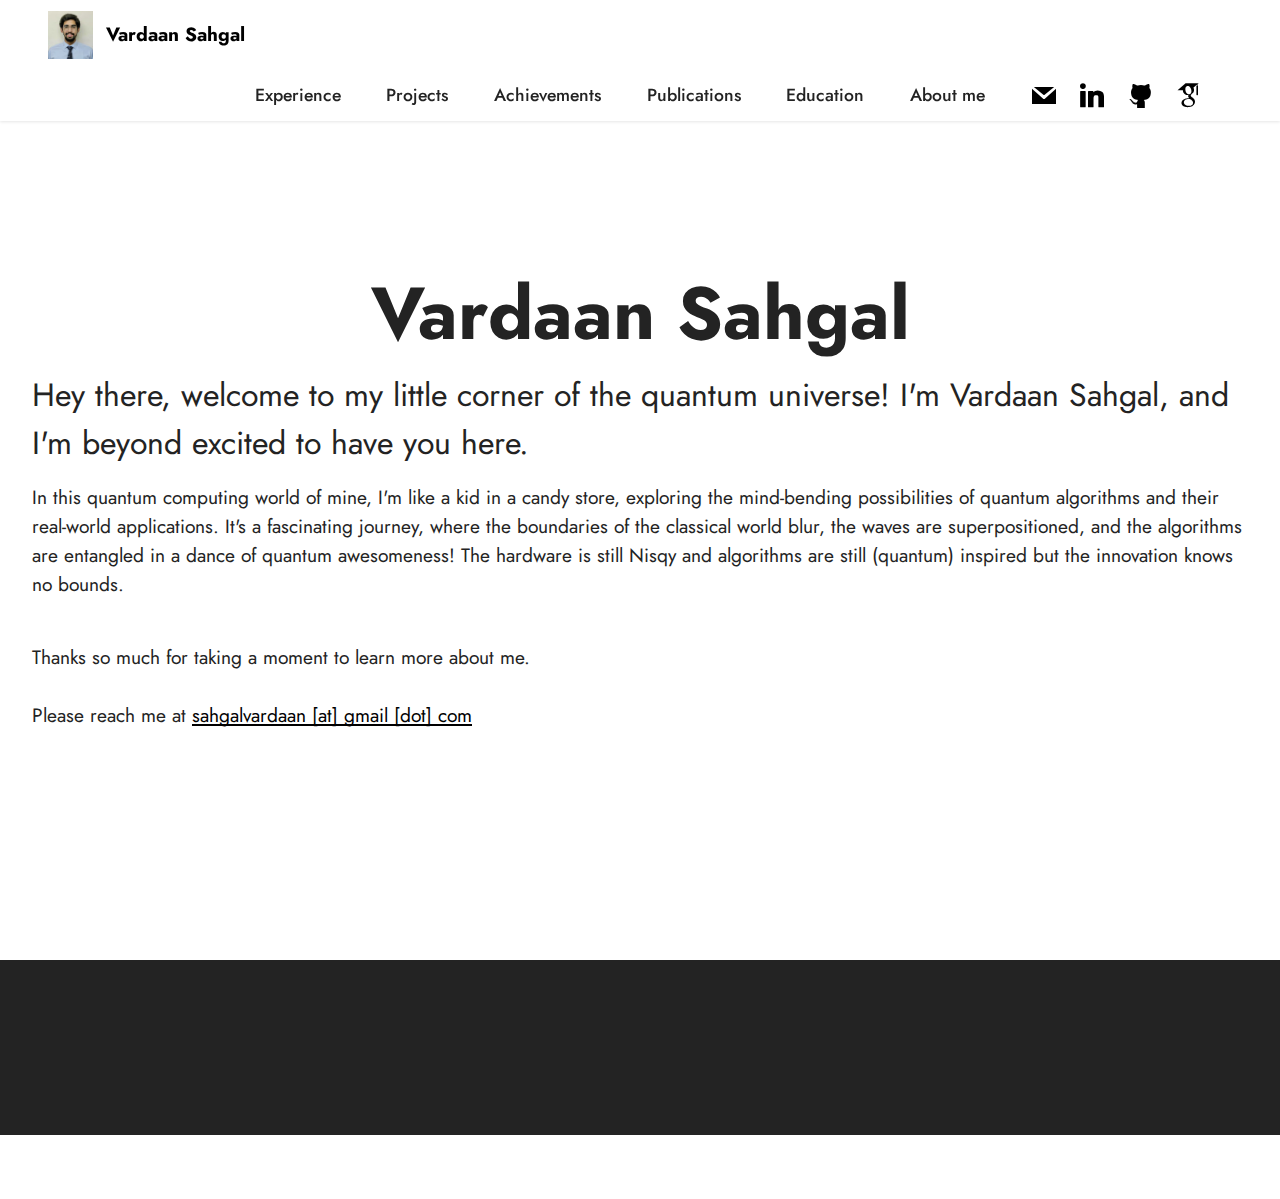
==== commit 65af55f4: "Update index.html" ====
--- a/index.html
+++ b/index.html
@@ -97,14 +97,18 @@
         <div class="row">
             <div class="col-12 col-lg-12">
                 <center><h1 class="mbr-section-title mbr-fonts-style mb-3 display-1"><strong>Vardaan Sahgal</strong></h1></center>
-                <h2 class="mbr-section-subtitle mbr-fonts-style mb-3 display-5">Hi, Welcome to my website!<br></h2>
-                <p class="mbr-text mbr-fonts-style display-7">I am a physics master's student and a passionate <a href="https://www.credly.com/badges/6019c258-8a96-4806-8ba0-e0aa4300d774/public_url" class="text-primary" target="_blank">IBM Qiskit advocate</a>, with a focus on theoretical and software research in quantum information theory and quantum computing. 
+                <h2 class="mbr-section-subtitle mbr-fonts-style mb-3 display-5">Hey there, welcome to my little corner of the quantum universe! I'm Vardaan Sahgal, and I'm beyond excited to have you here.<br></h2>
+                <p class="mbr-text mbr-fonts-style display-7">
+                  In this quantum computing world of mine, I'm like a kid in a candy store, exploring the mind-bending possibilities of quantum algorithms and their real-world applications. It's a fascinating journey, where the boundaries of the classical world blur, the waves are superpositioned, and the algorithms are entangled in a dance of quantum awesomeness! The hardware is still Nisqy and algorithms are still (quantum) inspired but the innovation knows no bounds.
+                </p>
+              <p class="mbr-text mbr-fonts-style display-7"><!--I am a physics master's student and a passionate <a href="https://www.credly.com/badges/6019c258-8a96-4806-8ba0-e0aa4300d774/public_url" class="text-primary" target="_blank">IBM Qiskit advocate</a>, with a focus on theoretical and software research in quantum information theory and quantum computing. 
                   I have gained hands-on experience through research internships at <a href="experience_vardaan-sahgal.html" class="text-primary">TCS, IISER Kolkata, QWorld, and Artificial Brain Technology</a>, as well as teaching experience as a <a href="experience_vardaan-sahgal.html" class="text-primary">TA at IIT Delhi and a Subject Matter Expert at MIT</a>. 
                   My interests extend to community engagement through organizing hackathons and educational programs at <a href="experience_vardaan-sahgal.html" class="text-primary">Womanium Quantum and qBraid</a>. 
                   With a wealth of <a href="projects_vardaan-sahgal.html" class="text-primary">projects and collaborations</a> under my belt, I am constantly pushing the boundaries in the field of quantum computing. 
                   When I'm not working, you can find me playing football, basketball, watching movies, participating in debates, and contributing to open-source development. 
                   Join me in exploring the exciting world of quantum computing on my portfolio website.
-                  <br>
+                  <br>-->
+              
                   <br>Thanks so much for taking a moment to learn more about me.&nbsp;<br>
                   <br>Please reach me at <a href="mailto:sahgalvardaan@gmail.com" class="text-primary">sahgalvardaan [at] gmail [dot] com</a><br>
                 </p>
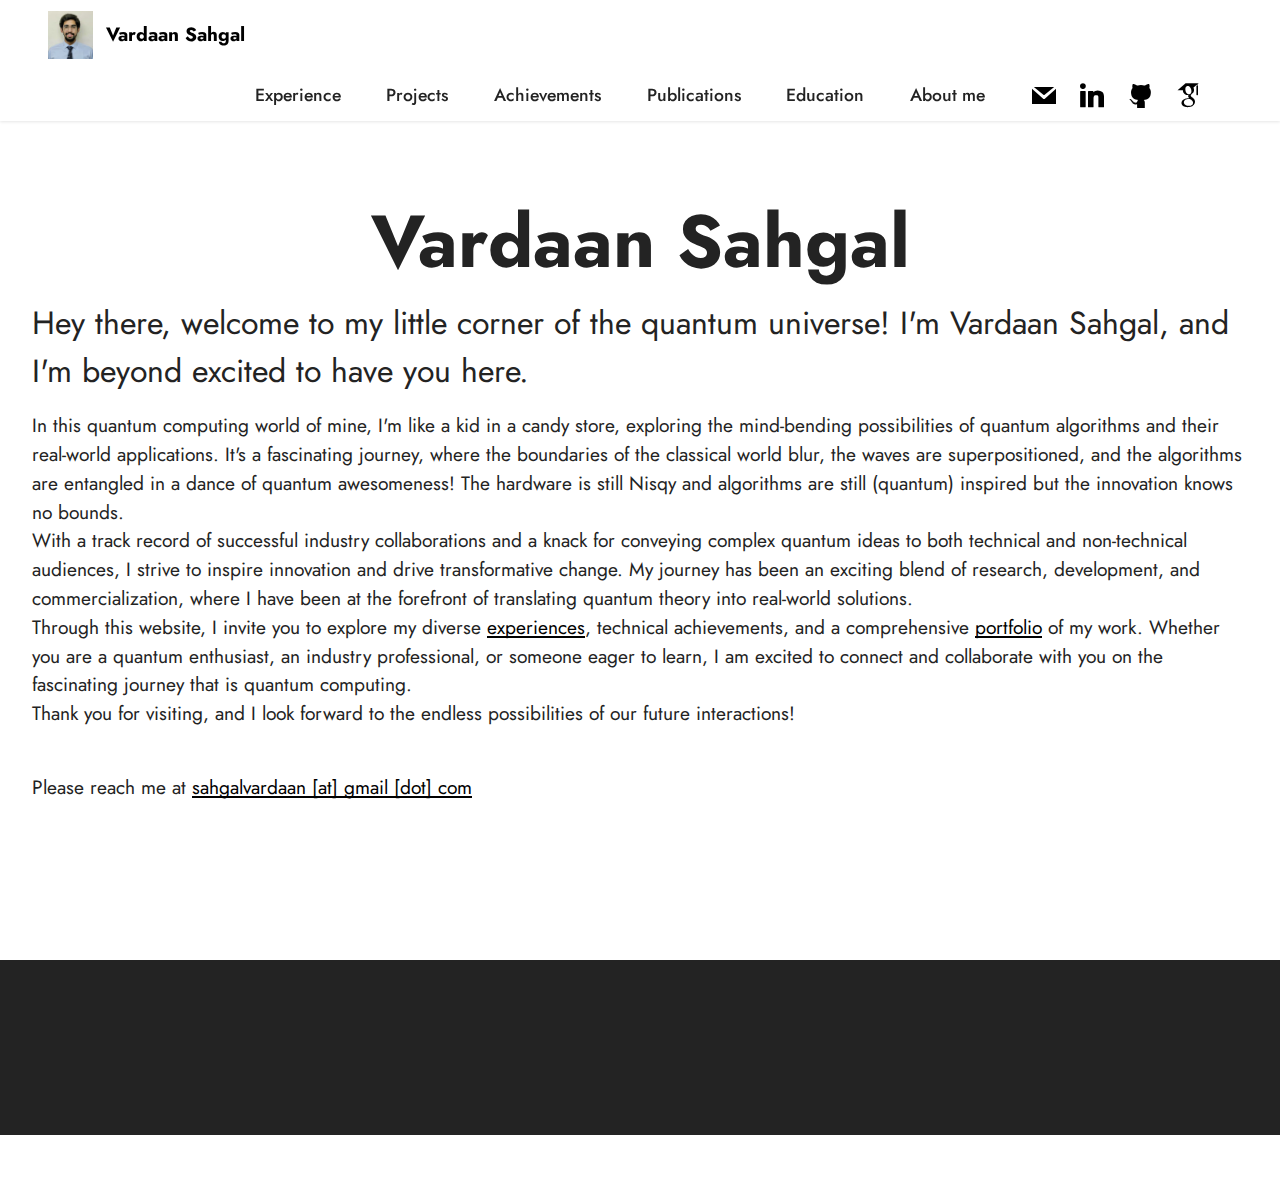
==== commit 4a569246: "Update index.html" ====
--- a/index.html
+++ b/index.html
@@ -100,6 +100,12 @@
                 <h2 class="mbr-section-subtitle mbr-fonts-style mb-3 display-5">Hey there, welcome to my little corner of the quantum universe! I'm Vardaan Sahgal, and I'm beyond excited to have you here.<br></h2>
                 <p class="mbr-text mbr-fonts-style display-7">
                   In this quantum computing world of mine, I'm like a kid in a candy store, exploring the mind-bending possibilities of quantum algorithms and their real-world applications. It's a fascinating journey, where the boundaries of the classical world blur, the waves are superpositioned, and the algorithms are entangled in a dance of quantum awesomeness! The hardware is still Nisqy and algorithms are still (quantum) inspired but the innovation knows no bounds.
+                  <br>
+                  With a track record of successful industry collaborations and a knack for conveying complex quantum ideas to both technical and non-technical audiences, I strive to inspire innovation and drive transformative change. My journey has been an exciting blend of research, development, and commercialization, where I have been at the forefront of translating quantum theory into real-world solutions.
+                  <br>
+                  Through this website, I invite you to explore my diverse <a href="experience_vardaan-sahgal.html" class="text-primary">experiences</a>, technical achievements, and a comprehensive <a href="projects_vardaan-sahgal.html" class="text-primary">portfolio</a> of my work. Whether you are a quantum enthusiast, an industry professional, or someone eager to learn, I am excited to connect and collaborate with you on the fascinating journey that is quantum computing.
+                  <br>
+                  Thank you for visiting, and I look forward to the endless possibilities of our future interactions!
                 </p>
               <p class="mbr-text mbr-fonts-style display-7"><!--I am a physics master's student and a passionate <a href="https://www.credly.com/badges/6019c258-8a96-4806-8ba0-e0aa4300d774/public_url" class="text-primary" target="_blank">IBM Qiskit advocate</a>, with a focus on theoretical and software research in quantum information theory and quantum computing. 
                   I have gained hands-on experience through research internships at <a href="experience_vardaan-sahgal.html" class="text-primary">TCS, IISER Kolkata, QWorld, and Artificial Brain Technology</a>, as well as teaching experience as a <a href="experience_vardaan-sahgal.html" class="text-primary">TA at IIT Delhi and a Subject Matter Expert at MIT</a>. 
@@ -107,9 +113,9 @@
                   With a wealth of <a href="projects_vardaan-sahgal.html" class="text-primary">projects and collaborations</a> under my belt, I am constantly pushing the boundaries in the field of quantum computing. 
                   When I'm not working, you can find me playing football, basketball, watching movies, participating in debates, and contributing to open-source development. 
                   Join me in exploring the exciting world of quantum computing on my portfolio website.
-                  <br>-->
+                  <br>
               
-                  <br>Thanks so much for taking a moment to learn more about me.&nbsp;<br>
+                  <br>Thanks so much for taking a moment to learn more about me.&nbsp;<br>-->
                   <br>Please reach me at <a href="mailto:sahgalvardaan@gmail.com" class="text-primary">sahgalvardaan [at] gmail [dot] com</a><br>
                 </p>
 <!--                 <div class="mbr-section-btn mt-3"><a class="btn btn-primary display-4" href="https://drive.google.com/file/d/1Yqm7i8s_O_Q6EkdOfMbMAXeSpDQ-w8fc/view?usp=sharing" target="_blank">Download CV</a></div> -->
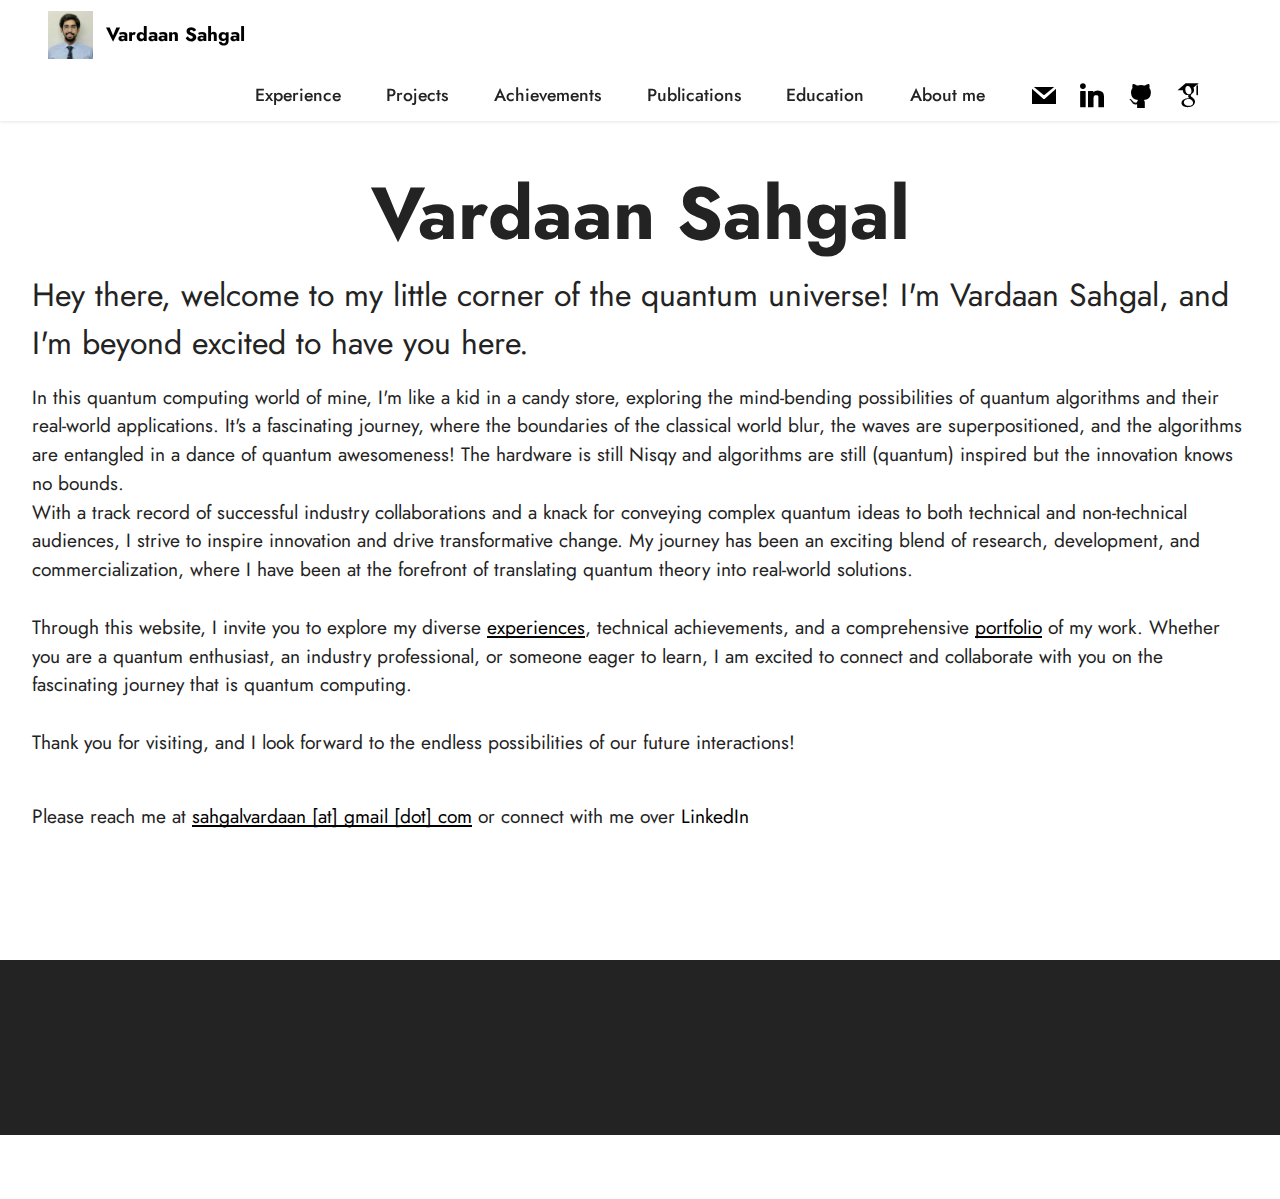
==== commit 1d58b9df: "Update index.html" ====
--- a/index.html
+++ b/index.html
@@ -97,14 +97,14 @@
         <div class="row">
             <div class="col-12 col-lg-12">
                 <center><h1 class="mbr-section-title mbr-fonts-style mb-3 display-1"><strong>Vardaan Sahgal</strong></h1></center>
-                <h2 class="mbr-section-subtitle mbr-fonts-style mb-3 display-5">Hey there, welcome to my little corner of the quantum universe! I'm Vardaan Sahgal, and I'm beyond excited to have you here.<br></h2>
+                <h4 class="mbr-section-subtitle mbr-fonts-style mb-3 display-5">Hey there, welcome to my little corner of the quantum universe! I'm Vardaan Sahgal, and I'm beyond excited to have you here.<br></h4>
                 <p class="mbr-text mbr-fonts-style display-7">
                   In this quantum computing world of mine, I'm like a kid in a candy store, exploring the mind-bending possibilities of quantum algorithms and their real-world applications. It's a fascinating journey, where the boundaries of the classical world blur, the waves are superpositioned, and the algorithms are entangled in a dance of quantum awesomeness! The hardware is still Nisqy and algorithms are still (quantum) inspired but the innovation knows no bounds.
-                  <br>
+                  <be><br>
                   With a track record of successful industry collaborations and a knack for conveying complex quantum ideas to both technical and non-technical audiences, I strive to inspire innovation and drive transformative change. My journey has been an exciting blend of research, development, and commercialization, where I have been at the forefront of translating quantum theory into real-world solutions.
-                  <br>
+                  <br><br>
                   Through this website, I invite you to explore my diverse <a href="experience_vardaan-sahgal.html" class="text-primary">experiences</a>, technical achievements, and a comprehensive <a href="projects_vardaan-sahgal.html" class="text-primary">portfolio</a> of my work. Whether you are a quantum enthusiast, an industry professional, or someone eager to learn, I am excited to connect and collaborate with you on the fascinating journey that is quantum computing.
-                  <br>
+                  <br><br>
                   Thank you for visiting, and I look forward to the endless possibilities of our future interactions!
                 </p>
               <p class="mbr-text mbr-fonts-style display-7"><!--I am a physics master's student and a passionate <a href="https://www.credly.com/badges/6019c258-8a96-4806-8ba0-e0aa4300d774/public_url" class="text-primary" target="_blank">IBM Qiskit advocate</a>, with a focus on theoretical and software research in quantum information theory and quantum computing. 
@@ -116,7 +116,7 @@
                   <br>
               
                   <br>Thanks so much for taking a moment to learn more about me.&nbsp;<br>-->
-                  <br>Please reach me at <a href="mailto:sahgalvardaan@gmail.com" class="text-primary">sahgalvardaan [at] gmail [dot] com</a><br>
+                  <br>Please reach me at <a href="mailto:sahgalvardaan@gmail.com" class="text-primary">sahgalvardaan [at] gmail [dot] com</a> or connect with me over <a href="https://linkedin.com/in/vardaansahgal" target="_blank">LinkedIn</a><br>
                 </p>
 <!--                 <div class="mbr-section-btn mt-3"><a class="btn btn-primary display-4" href="https://drive.google.com/file/d/1Yqm7i8s_O_Q6EkdOfMbMAXeSpDQ-w8fc/view?usp=sharing" target="_blank">Download CV</a></div> -->
             </div>
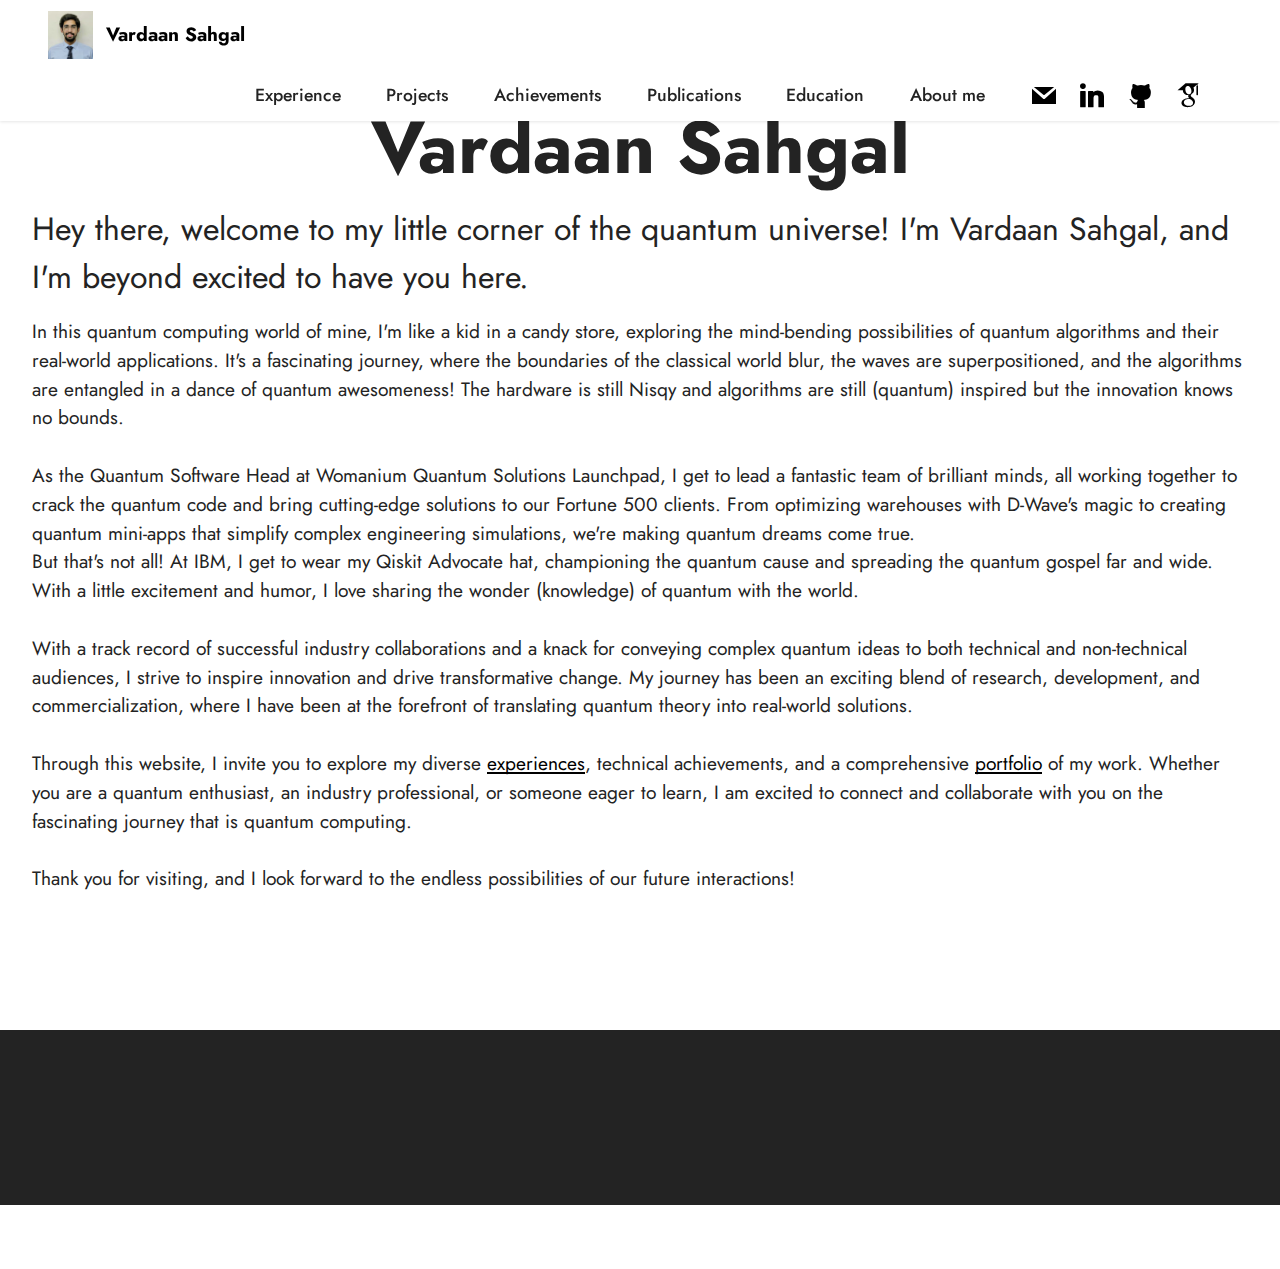
==== commit 5085e276: "Update index.html" ====
--- a/index.html
+++ b/index.html
@@ -100,7 +100,11 @@
                 <h4 class="mbr-section-subtitle mbr-fonts-style mb-3 display-5">Hey there, welcome to my little corner of the quantum universe! I'm Vardaan Sahgal, and I'm beyond excited to have you here.<br></h4>
                 <p class="mbr-text mbr-fonts-style display-7">
                   In this quantum computing world of mine, I'm like a kid in a candy store, exploring the mind-bending possibilities of quantum algorithms and their real-world applications. It's a fascinating journey, where the boundaries of the classical world blur, the waves are superpositioned, and the algorithms are entangled in a dance of quantum awesomeness! The hardware is still Nisqy and algorithms are still (quantum) inspired but the innovation knows no bounds.
-                  <be><br>
+                  <br><br>
+                  As the Quantum Software Head at Womanium Quantum Solutions Launchpad, I get to lead a fantastic team of brilliant minds, all working together to crack the quantum code and bring cutting-edge solutions to our Fortune 500 clients. From optimizing warehouses with D-Wave's magic to creating quantum mini-apps that simplify complex engineering simulations, we're making quantum dreams come true.
+                  <br>
+But that's not all! At IBM, I get to wear my Qiskit Advocate hat, championing the quantum cause and spreading the quantum gospel far and wide. With a little excitement and humor, I love sharing the wonder (knowledge) of quantum with the world.
+                  <br><br>
                   With a track record of successful industry collaborations and a knack for conveying complex quantum ideas to both technical and non-technical audiences, I strive to inspire innovation and drive transformative change. My journey has been an exciting blend of research, development, and commercialization, where I have been at the forefront of translating quantum theory into real-world solutions.
                   <br><br>
                   Through this website, I invite you to explore my diverse <a href="experience_vardaan-sahgal.html" class="text-primary">experiences</a>, technical achievements, and a comprehensive <a href="projects_vardaan-sahgal.html" class="text-primary">portfolio</a> of my work. Whether you are a quantum enthusiast, an industry professional, or someone eager to learn, I am excited to connect and collaborate with you on the fascinating journey that is quantum computing.
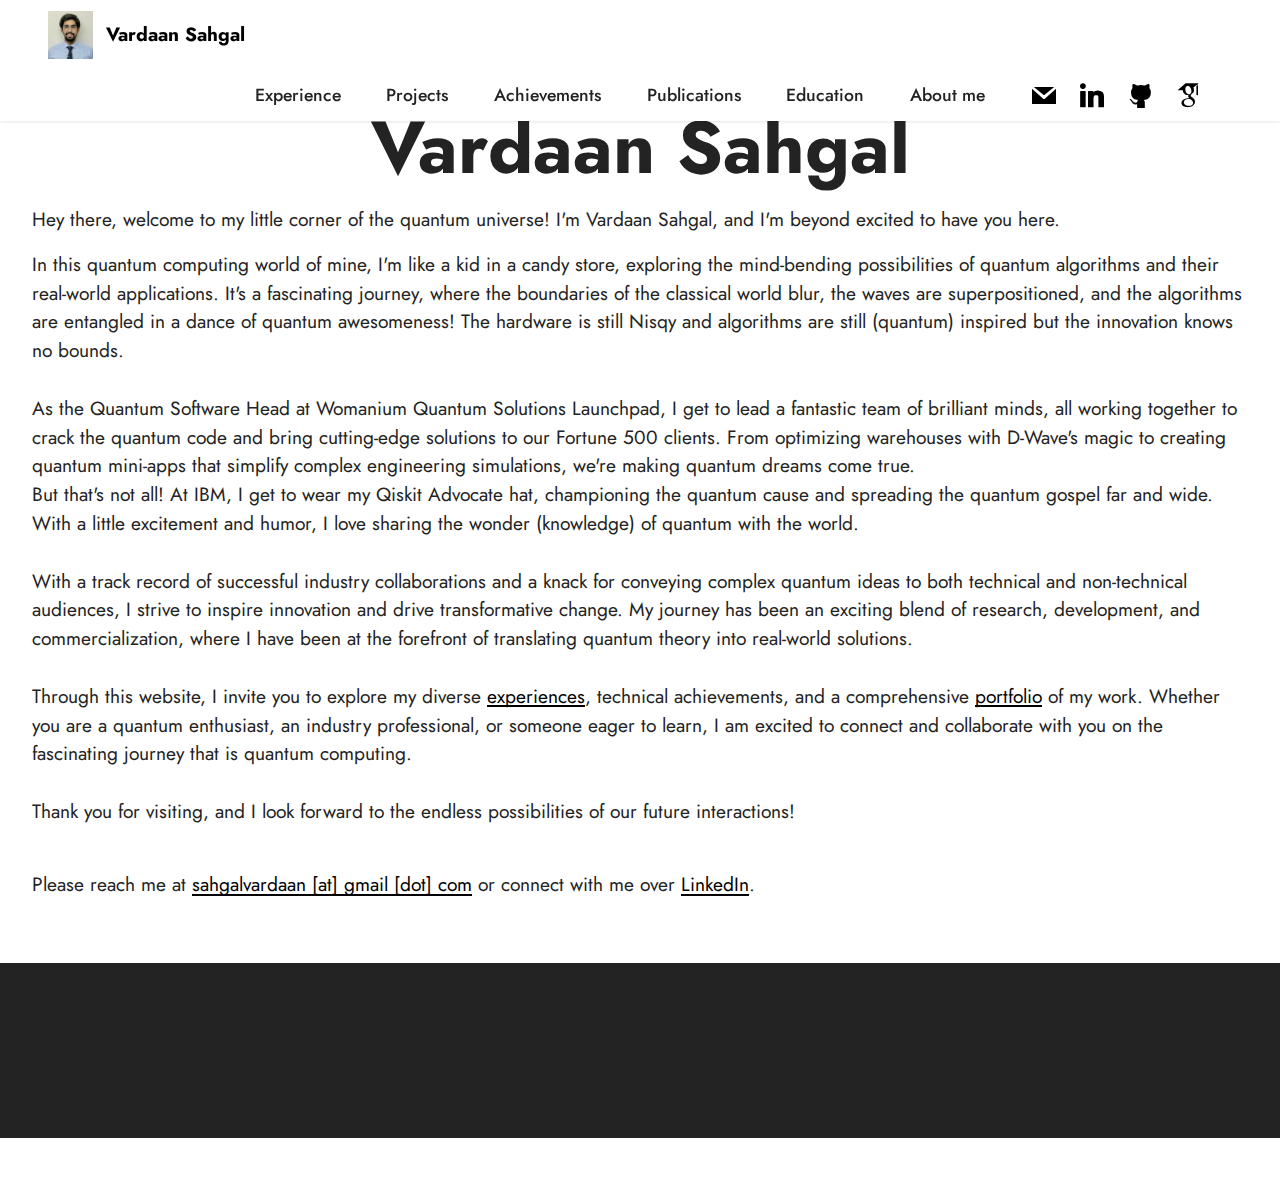
==== commit febf9a90: "Update index.html" ====
--- a/index.html
+++ b/index.html
@@ -97,7 +97,7 @@
         <div class="row">
             <div class="col-12 col-lg-12">
                 <center><h1 class="mbr-section-title mbr-fonts-style mb-3 display-1"><strong>Vardaan Sahgal</strong></h1></center>
-                <h4 class="mbr-section-subtitle mbr-fonts-style mb-3 display-5">Hey there, welcome to my little corner of the quantum universe! I'm Vardaan Sahgal, and I'm beyond excited to have you here.<br></h4>
+                <p class="mbr-text mbr-fonts-style display-7">Hey there, welcome to my little corner of the quantum universe! I'm Vardaan Sahgal, and I'm beyond excited to have you here.<br><p>
                 <p class="mbr-text mbr-fonts-style display-7">
                   In this quantum computing world of mine, I'm like a kid in a candy store, exploring the mind-bending possibilities of quantum algorithms and their real-world applications. It's a fascinating journey, where the boundaries of the classical world blur, the waves are superpositioned, and the algorithms are entangled in a dance of quantum awesomeness! The hardware is still Nisqy and algorithms are still (quantum) inspired but the innovation knows no bounds.
                   <br><br>
@@ -120,7 +120,7 @@
                   <br>
               
                   <br>Thanks so much for taking a moment to learn more about me.&nbsp;<br>-->
-                  <br>Please reach me at <a href="mailto:sahgalvardaan@gmail.com" class="text-primary">sahgalvardaan [at] gmail [dot] com</a> or connect with me over <a href="https://linkedin.com/in/vardaansahgal" target="_blank">LinkedIn</a><br>
+                  <br>Please reach me at <a href="mailto:sahgalvardaan@gmail.com" class="text-primary">sahgalvardaan [at] gmail [dot] com</a> or connect with me over <a href="https://linkedin.com/in/vardaansahgal" target="_blank" class="text-primary">LinkedIn</a>.<br>
                 </p>
 <!--                 <div class="mbr-section-btn mt-3"><a class="btn btn-primary display-4" href="https://drive.google.com/file/d/1Yqm7i8s_O_Q6EkdOfMbMAXeSpDQ-w8fc/view?usp=sharing" target="_blank">Download CV</a></div> -->
             </div>
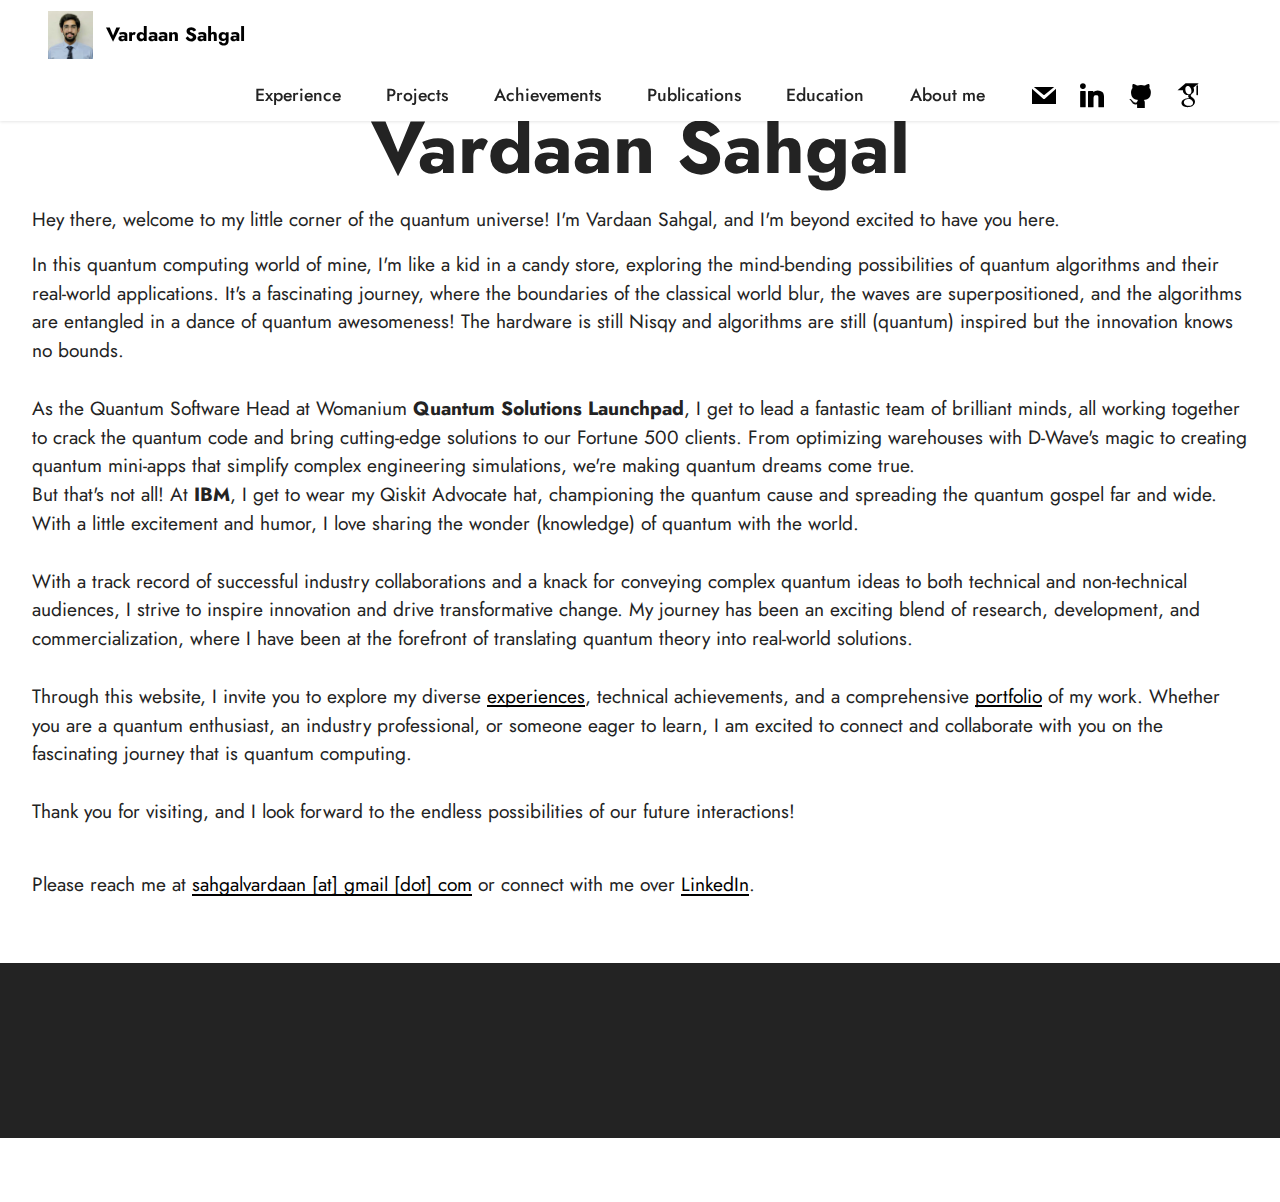
==== commit e009a2be: "Update index.html" ====
--- a/index.html
+++ b/index.html
@@ -101,9 +101,9 @@
                 <p class="mbr-text mbr-fonts-style display-7">
                   In this quantum computing world of mine, I'm like a kid in a candy store, exploring the mind-bending possibilities of quantum algorithms and their real-world applications. It's a fascinating journey, where the boundaries of the classical world blur, the waves are superpositioned, and the algorithms are entangled in a dance of quantum awesomeness! The hardware is still Nisqy and algorithms are still (quantum) inspired but the innovation knows no bounds.
                   <br><br>
-                  As the Quantum Software Head at Womanium Quantum Solutions Launchpad, I get to lead a fantastic team of brilliant minds, all working together to crack the quantum code and bring cutting-edge solutions to our Fortune 500 clients. From optimizing warehouses with D-Wave's magic to creating quantum mini-apps that simplify complex engineering simulations, we're making quantum dreams come true.
+                  As the Quantum Software Head at Womanium <strong>Quantum Solutions Launchpad</strong>, I get to lead a fantastic team of brilliant minds, all working together to crack the quantum code and bring cutting-edge solutions to our Fortune 500 clients. From optimizing warehouses with D-Wave's magic to creating quantum mini-apps that simplify complex engineering simulations, we're making quantum dreams come true.
                   <br>
-But that's not all! At IBM, I get to wear my Qiskit Advocate hat, championing the quantum cause and spreading the quantum gospel far and wide. With a little excitement and humor, I love sharing the wonder (knowledge) of quantum with the world.
+But that's not all! At <strong>IBM</strong>, I get to wear my Qiskit Advocate hat, championing the quantum cause and spreading the quantum gospel far and wide. With a little excitement and humor, I love sharing the wonder (knowledge) of quantum with the world.
                   <br><br>
                   With a track record of successful industry collaborations and a knack for conveying complex quantum ideas to both technical and non-technical audiences, I strive to inspire innovation and drive transformative change. My journey has been an exciting blend of research, development, and commercialization, where I have been at the forefront of translating quantum theory into real-world solutions.
                   <br><br>
